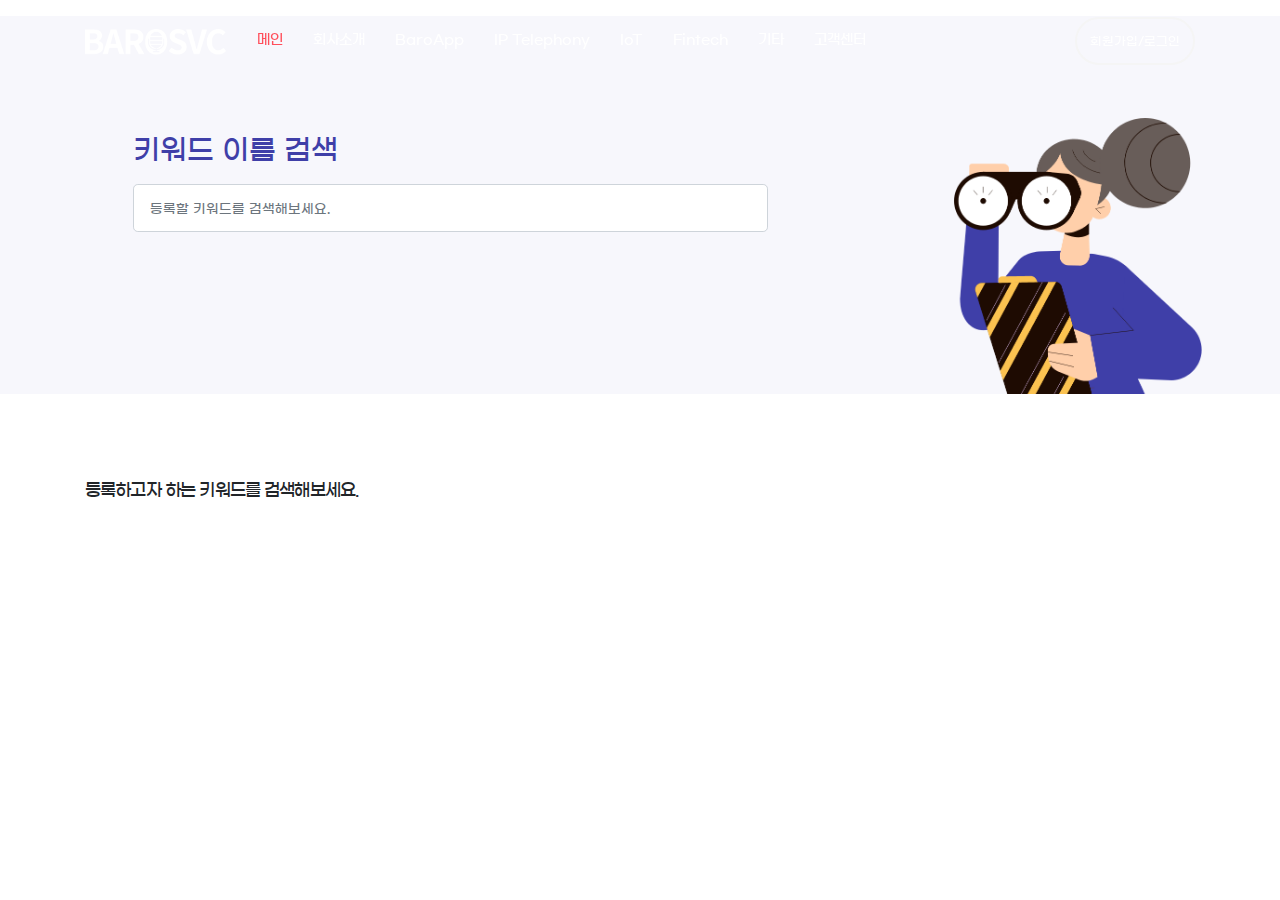
==== search.html @ 58975a0b "add search file and header" ====
<!DOCTYPE html>
<html lang="en">
<head>
    <meta charset="UTF-8">
    <meta name="viewport" content="width=device-width, initial-scale=1.0">
    <title>(주)바로서비스</title>
    <meta name="keywords" content="">
    <meta name="description" content="">

    <!--Shortcut Icon -->
    <link rel="shortcut icon" href="images/favicon.ico">
    <link rel="icon" href="images/favicon.ico" type="image/x-icon">

    <!--Slider Css-->
    <link href="css/owl.carousel.css" rel="stylesheet">
    <link href="css/owl.theme.css" rel="stylesheet">
    <link href="css/owl.transitions.css" rel="stylesheet">

    <!-- Icon -->
    <link href="css/mobiriseicons.css" rel="stylesheet">

    <link rel="stylesheet" type="text/css" href="css/materialdesignicons.min.css" />

    <!--bootstrap Css-->
    <link rel="stylesheet" type="text/css" href="css/bootstrap.min.css" />

    <!-- Custom styles for this template -->
    <link href="css/style.css" rel="stylesheet">
    <link href="css/style2.css" rel="stylesheet">
</head>
<body>
    <!--START NAVBAR-->
    <nav class="navbar navbar-expand-lg custom_nav_menu fixed-top sticky">
        <div class="container">
            <!-- LOGO -->
            <a class="navbar-brand logo" href="index.html" >
                <img class="img-fluid logo-light" src="images/logo-white.png" alt="Logo Light">
                <img class="img-fluid logo-dark" src="images/logo-blue.png" alt="Logo Dark">
            </a>

            <button class="navbar-toggler" type="button" data-toggle="collapse" data-target="#navbarCollapse" aria-controls="navbarCollapse" aria-expanded="false" aria-label="Toggle navigation">
                <i class="mdi mdi-menu"></i>
            </button>
            
            <div class="collapse navbar-collapse" id="navbarCollapse">
                <ul class="navbar-nav mr-auto">
                    
                    <li class="nav-item active"><a href="#home" class="nav-link">메인</a></li>
                    <li class="nav-item"><a href="#about" class="nav-link">회사소개</a></li>
                    <li class="nav-item"><a href="#baroapp" class="nav-link">BaroApp</a></li>
                    <li class="nav-item"><a href="#iptelephony" class="nav-link">IP Telephony</a></li>
                    <li class="nav-item"><a href="#iot" class="nav-link">IoT</a></li>
                    <li class="nav-item"><a href="#fintech" class="nav-link">Fintech</a></li>
                    <li class="nav-item"><a href="#etc" class="nav-link">기타</a></li>
                    <li class="nav-item"><a href="#contact" class="nav-link">고객센터</a></li>

                </ul>
                <!-- <img src="images/search_white.png" alt="search"> -->
                <button class="btn_outline btn btn_small text-capitalize btn_rounded navbar-btn" style="padding: 13px; font-size: 12px; letter-spacing: 0px;"  
                onclick="location.href='https://barosvc.com/baro/register'" >회원가입/로그인</button>

            </div>
        </div>
    </nav>
    <header  id="search_header">
        <div class="container ">
            <div class="row mb-0 pb-0 mt-3">
                <div class="col-lg-12 ml-5 mt-5 header_bg">
                    <div class="row">
                        <div class="col-lg-7">
                            <h3 class="text-capitalize text_subtitle mb-3 font_primary">
                                키워드 이름 검색
                            </h3>
                            <form action="">
                                <input type="text" class="form-control form-control-lg search_form" placeholder="등록할 키워드를 검색해보세요.">
                            </form>
                        </div>
                    </div>
                    
                </div>
               
            </div>
        </div>
    </header>
    <section class="section_all">
        <div class="container">
            <div class="row">
                <div class="col-lg-12">
                    <p>등록하고자 하는 키워드를 검색해보세요.</p>
                </div>
            </div>
        </div>
        
    </section>
</body>
</html>
---- css/mobiriseicons.css ----
@font-face {
  font-family: 'MobiriseIcons';
  src:  url('../fonts/MobiriseIcons.eot?5dqoim');
  src:  url('../fonts/MobiriseIcons.eot?5dqoim#iefix') format('embedded-opentype'),
    url('../fonts/mobirise.ttf?5dqoim') format('truetype'),
    url('../fonts/mobirise.woff?5dqoim') format('woff'),
    url('../fonts/MobiriseIcons.svg?5dqoim#MobiriseIcons') format('svg');
  font-weight: normal;
  font-style: normal;
}

[class^="mbri-"], [class*=" mbri-"] {
  /* use !important to prevent issues with browser extensions that change fonts */
  font-family: 'MobiriseIcons' !important;
  speak: none;
  font-style: normal;
  font-weight: normal;
  font-variant: normal;
  text-transform: none;
  line-height: 1;

  /* Better Font Rendering =========== */
  -webkit-font-smoothing: antialiased;
  -moz-osx-font-smoothing: grayscale;
}

.mbri-add-submenu:before {
  content: "\e900";
}
.mbri-alert:before {
  content: "\e901";
}
.mbri-align-center:before {
  content: "\e902";
}
.mbri-align-justify:before {
  content: "\e903";
}
.mbri-align-left:before {
  content: "\e904";
}
.mbri-align-right:before {
  content: "\e905";
}
.mbri-android:before {
  content: "\e906";
}
.mbri-apple:before {
  content: "\e907";
}
.mbri-arrow-down:before {
  content: "\e908";
}
.mbri-arrow-next:before {
  content: "\e909";
}
.mbri-arrow-prev:before {
  content: "\e90a";
}
.mbri-arrow-up:before {
  content: "\e90b";
}
.mbri-bold:before {
  content: "\e90c";
}
.mbri-bookmark:before {
  content: "\e90d";
}
.mbri-bootstrap:before {
  content: "\e90e";
}
.mbri-briefcase:before {
  content: "\e90f";
}
.mbri-browse:before {
  content: "\e910";
}
.mbri-bulleted-list:before {
  content: "\e911";
}
.mbri-calendar:before {
  content: "\e912";
}
.mbri-camera:before {
  content: "\e913";
}
.mbri-cart-add:before {
  content: "\e914";
}
.mbri-cart-full:before {
  content: "\e915";
}
.mbri-cash:before {
  content: "\e916";
}
.mbri-change-style:before {
  content: "\e917";
}
.mbri-chat:before {
  content: "\e918";
}
.mbri-clock:before {
  content: "\e919";
}
.mbri-close:before {
  content: "\e91a";
}
.mbri-cloud:before {
  content: "\e91b";
}
.mbri-code:before {
  content: "\e91c";
}
.mbri-contact-form:before {
  content: "\e91d";
}
.mbri-credit-card:before {
  content: "\e91e";
}
.mbri-cursor-click:before {
  content: "\e91f";
}
.mbri-cust-feedback:before {
  content: "\e920";
}
.mbri-database:before {
  content: "\e921";
}
.mbri-delivery:before {
  content: "\e922";
}
.mbri-desktop:before {
  content: "\e923";
}
.mbri-devices:before {
  content: "\e924";
}
.mbri-down:before {
  content: "\e925";
}
.mbri-download:before {
  content: "\e926";
}
.mbri-drag-n-drop:before {
  content: "\e927";
}
.mbri-drag-n-drop2:before {
  content: "\e928";
}
.mbri-edit:before {
  content: "\e929";
}
.mbri-edit2:before {
  content: "\e92a";
}
.mbri-error:before {
  content: "\e92b";
}
.mbri-extension:before {
  content: "\e92c";
}
.mbri-features:before {
  content: "\e92d";
}
.mbri-file:before {
  content: "\e92e";
}
.mbri-flag:before {
  content: "\e92f";
}
.mbri-folder:before {
  content: "\e930";
}
.mbri-gift:before {
  content: "\e931";
}
.mbri-github:before {
  content: "\e932";
}
.mbri-globe-2:before {
  content: "\e933";
}
.mbri-globe:before {
  content: "\e934";
}
.mbri-growing-chart:before {
  content: "\e935";
}
.mbri-hearth:before {
  content: "\e936";
}
.mbri-help:before {
  content: "\e937";
}
.mbri-home:before {
  content: "\e938";
}
.mbri-hot-cup:before {
  content: "\e939";
}
.mbri-idea:before {
  content: "\e93a";
}
.mbri-image-gallery:before {
  content: "\e93b";
}
.mbri-image-slider:before {
  content: "\e93c";
}
.mbri-info:before {
  content: "\e93d";
}
.mbri-italic:before {
  content: "\e93e";
}
.mbri-key:before {
  content: "\e93f";
}
.mbri-laptop:before {
  content: "\e940";
}
.mbri-layers:before {
  content: "\e941";
}
.mbri-left-right:before {
  content: "\e942";
}
.mbri-left:before {
  content: "\e943";
}
.mbri-letter:before {
  content: "\e944";
}
.mbri-like:before {
  content: "\e945";
}
.mbri-link:before {
  content: "\e946";
}
.mbri-lock:before {
  content: "\e947";
}
.mbri-login:before {
  content: "\e948";
}
.mbri-logout:before {
  content: "\e949";
}
.mbri-magic-stick:before {
  content: "\e94a";
}
.mbri-map-pin:before {
  content: "\e94b";
}
.mbri-menu:before {
  content: "\e94c";
}
.mbri-mobile:before {
  content: "\e94d";
}
.mbri-mobile2:before {
  content: "\e94e";
}
.mbri-mobirise:before {
  content: "\e94f";
}
.mbri-more-horizontal:before {
  content: "\e950";
}
.mbri-more-vertical:before {
  content: "\e951";
}
.mbri-music:before {
  content: "\e952";
}
.mbri-new-file:before {
  content: "\e953";
}
.mbri-numbered-list:before {
  content: "\e954";
}
.mbri-opened-folder:before {
  content: "\e955";
}
.mbri-pages:before {
  content: "\e956";
}
.mbri-paper-plane:before {
  content: "\e957";
}
.mbri-paperclip:before {
  content: "\e958";
}
.mbri-photo:before {
  content: "\e959";
}
.mbri-photos:before {
  content: "\e95a";
}
.mbri-pin:before {
  content: "\e95b";
}
.mbri-play:before {
  content: "\e95c";
}
.mbri-plus:before {
  content: "\e95d";
}
.mbri-preview:before {
  content: "\e95e";
}
.mbri-print:before {
  content: "\e95f";
}
.mbri-protect:before {
  content: "\e960";
}
.mbri-question:before {
  content: "\e961";
}
.mbri-quote-left:before {
  content: "\e962";
}
.mbri-quote-right:before {
  content: "\e963";
}
.mbri-redo:before {
  content: "\e964";
}
.mbri-refresh:before {
  content: "\e965";
}
.mbri-responsive:before {
  content: "\e966";
}
.mbri-right:before {
  content: "\e967";
}
.mbri-rocket:before {
  content: "\e968";
}
.mbri-sad-face:before {
  content: "\e969";
}
.mbri-sale:before {
  content: "\e96a";
}
.mbri-save:before {
  content: "\e96b";
}
.mbri-search:before {
  content: "\e96c";
}
.mbri-setting:before {
  content: "\e96d";
}
.mbri-setting2:before {
  content: "\e96e";
}
.mbri-setting3:before {
  content: "\e96f";
}
.mbri-share:before {
  content: "\e970";
}
.mbri-shopping-bag:before {
  content: "\e971";
}
.mbri-shopping-basket:before {
  content: "\e972";
}
.mbri-shopping-cart:before {
  content: "\e973";
}
.mbri-sites:before {
  content: "\e974";
}
.mbri-smile-face:before {
  content: "\e975";
}
.mbri-speed:before {
  content: "\e976";
}
.mbri-star:before {
  content: "\e977";
}
.mbri-success:before {
  content: "\e978";
}
.mbri-sun:before {
  content: "\e979";
}
.mbri-sun2:before {
  content: "\e97a";
}
.mbri-tablet-vertical:before {
  content: "\e97b";
}
.mbri-tablet:before {
  content: "\e97c";
}
.mbri-target:before {
  content: "\e97d";
}
.mbri-timer:before {
  content: "\e97e";
}
.mbri-to-ftp:before {
  content: "\e97f";
}
.mbri-to-local-drive:before {
  content: "\e980";
}
.mbri-touch-swipe:before {
  content: "\e981";
}
.mbri-touch:before {
  content: "\e982";
}
.mbri-trash:before {
  content: "\e983";
}
.mbri-underline:before {
  content: "\e984";
}
.mbri-undo:before {
  content: "\e985";
}
.mbri-unlink:before {
  content: "\e986";
}
.mbri-unlock:before {
  content: "\e987";
}
.mbri-up-down:before {
  content: "\e988";
}
.mbri-up:before {
  content: "\e989";
}
.mbri-update:before {
  content: "\e98a";
}
.mbri-upload:before {
  content: "\e98b";
}
.mbri-user:before {
  content: "\e98c";
}
.mbri-user2:before {
  content: "\e98d";
}
.mbri-users:before {
  content: "\e98e";
}
.mbri-video-play:before {
  content: "\e98f";
}
.mbri-video:before {
  content: "\e990";
}
.mbri-watch:before {
  content: "\e991";
}
.mbri-website-theme:before {
  content: "\e992";
}
.mbri-wifi:before {
  content: "\e993";
}
.mbri-windows:before {
  content: "\e994";
}
.mbri-zoom-out:before {
  content: "\e995";
}
---- css/style.css ----
/*  Theme Name: Rexzon - Responsive Software Html5 Landing Page Template
    Author: Saptavarana
    Version: 1.0.0
    Created:September 2018
    File Description:Main Css file of the template
*/


/***************

1.BASIC
2.HELPER
3.NAVBAR
4.HOME
5.ABOUT US
6.CTA
7.SERVICES 
8.FEATURES
9.PORTFOLIO
10.TESTIMONIAL
11.PRICING PLAN
12.GREAT PEOPLE
13.CONTACT US 
14.FOOTER
15.RESPONSIVE

*****************/

@import url('https://fonts.googleapis.com/css?family=Nunito:400,600|Rubik:400,500');


@font-face {
	font-family: 'Gmarket Sans';    font-style: normal;    font-weight: 700;
    src: url('../fonts/GmarketSansTTFBold.ttf') format('truetype');
}
@font-face {
	font-family: 'Gmarket Sans';    font-style: normal; 
	src: url('../fonts/GmarketSansTTFMedium.ttf') format('truetype');
    
}
@font-face {
	font-family: 'Gmarket Sans';    font-style: normal;    font-weight: 300;
    src: url('../fonts/GmarketSansTTFLight.ttf') format('truetype');
    
}


/*=================
    01.BASIC
===================*/

body {
    font-family: 'Gmarket Sans', sans-serif;
    overflow-x: hidden;
}

h1,
h2,
h3,
h4,
h5,
h6 {
    font-family: 'Gmarket Sans', sans-serif;
}

h1.font-weight-bold,
h2.font-weight-bold,
h3.font-weight-bold,
h4.font-weight-bold,
h5.font-weight-bold,
h6.font-weight-bold {
    font-weight: 500 !important;
}

a,
a:hover,
a:focus,
button {
    text-decoration: none !important;
    outline: none !important;
}

p {
    font-family: 'Gmarket Sans';
    font-style: normal !important;
    font-weight: 500;
    line-height: 1.9 !important;
    letter-spacing: -0.05em;
    font-size: 17px !important;
}

.font_primary {
    color: #3f3fa8;
}

/*==================
    02.HELPER
====================*/

#video-baroapp {

    max-width: 75%;
    max-height: 75%;
}


.baro_highlight {
    color: #4870D2;
}


.bg_overlay_cover_on {
    background-color:#3f3fa8;
    position: absolute;
    top: 0;
    right: 0;
    width: 100%;
    height: 100%;
}

.text_custom {
    color: #3f3fa8;
}

.bg_custom {
    background-color: #3f3fa8;
}

.btn {
    padding: 12px 32px;
    font-size: 14px;
    transition: all 0.5s;
    letter-spacing: 0.6px;
    color: #fff;
    box-shadow: none !important;
    text-transform: uppercase;
    outline: none !important;
}

.btn_custom {
    border: 2px solid #3f3fa8;
    background: #3f3fa8;
    font-weight: bold;
    color: #ffffff;
}

.btn_baroapp {
    width: 90%; 
    border-radius: 2em; 
    color: #000; 
    font-size: 0.95em; 
    font-weight: 600; 
    background-color:#F4F2F3;
}

.btn_custom:hover,
.btn_custom:focus,
.btn_custom:active,
.btn_custom.active,
.btn_custom.focus,
.btn_custom:active,
.btn_custom:focus,
.btn_custom:hover,
.open > .dropdown-toggle.btn_custom {
    color: #fff;
    background-color: #5b55d6;
    border: 2px solid #5b55d6;
}

.btn_outline {
    border: 2px solid #f5f5f5;
    background: transparent;
    border-radius: 35px;
}

.btn_outline:hover,
.btn_outline:focus,
.btn_outline:active,
.btn_outline.active,
.btn_outline.focus,
.btn_outline:active,
.btn_outline:focus,
.btn_outline:hover,
.open > .dropdown-toggle.btn_outline {
    color: #2D25C8 ;
    background: #fff ;
    border-color: #fff ;
}

.full_height_100vh {
    height: 100vh;
}

.vertical_content_manage {
    display: -webkit-flex;
    display: -moz-flex;
    display: -ms-flexbox;
    display: flex;
    align-items: center;
    -webkit-align-items: center;
    justify-content: center;
    -webkit-justify-content: center;
    flex-direction: row;
    -webkit-flex-direction: row;
}

.section_all {
    position: relative;
    padding-top: 80px;
    padding-bottom: 80px;
}

.section_title_border {
    background-color: #2D25C8;
    height: 6px;
    width: 100px;
    border-radius: 5px;
}

.btn_small {
    padding: 8px 24px;
}

.navbar-brand img {
    height: 34px;
}

.btn_rounded {
    border-radius: 35px !important;
}


/*======================
    03  NAVBAR
=======================*/

.custom_nav_menu ,
.custom_nav_menu_sub
 {
    padding: 15px 0px;
    width: 100%;
    border-radius: 0px;
    z-index: 999;
    margin-bottom: 0px;
    transition: all 0.5s ease-in-out;
}

.custom_nav_menu .social_menu .list-inline-item:not(:last-child) {
    margin-right: 8px;
}

.custom_nav_menu .navbar-nav li a {
    color: #fff;
    font-size: 14.2px;
    background-color: transparent !important;
    padding: 15px 0;
    margin: 0 7px;
    transition: all 0.4s;
}


.navbar-toggler {
    font-size: 24px;
    margin-top: 5px;
    margin-bottom: 0px;
    color: #ffffff;
}

.stickyadd .navbar-nav {
    margin-top: 0px;
}

.stickyadd.custom_nav_menu .navbar-nav li a {
    color: rgba(0, 0, 0, 0.75);
}

.custom_nav_menu .navbar-brand.logo img {
    height: 26px;
}

.stickyadd.custom_nav_menu {
    margin-top: 0px;
    padding: 8px 0px;
    background-color: #fff;
    border-bottom: 1px solid #fff;
    box-shadow: 0px 0px 18px 1px rgba(0, 0, 0, 0.1);
}

.custom_nav_menu .navbar-nav li.active a,
.custom_nav_menu .navbar-nav li a:hover,
.custom_nav_menu .navbar-nav li a:active {
    color: #ff4f5b !important;
}

.navbar-toggle {
    font-size: 24px;
    margin-top: 5px;
    margin-bottom: 0px;
    color: #ffffff;
}

.custom_nav_menu .btn-custom {
    margin-top: 5px;
    margin-bottom: 5px;
}

.nav .open>a,
.nav .open>a:focus,
.nav .open>a:hover {
    background-color: transparent;
    border-color: #3f3fa8;
}

.logo .logo-light {
    display: inline-block;
}

.stickyadd .logo .logo-dark {
    display: inline-block;
}

.stickyadd .logo .logo-light {
    display: none;
}

.logo .logo-dark {
    display: none;
}

.stickyadd .btn_outline {
    border: 2px solid #3f3fa8;
    background: transparent;
    border-radius: 35px;
    color: #3f3fa8;
}

.stickyadd .btn_outline:hover,
.btn_outline:focus,
.btn_outline:active,
.btn_outline.active,
.btn_outline.focus,
.btn_outline:active,
.btn_outline:focus,
.btn_outline:hover,
.open > .dropdown-toggle.btn_outline {
    color: #fff;
    background: #3f3fa8;
    border-color: #3f3fa8;
}


/*================
    04.HOME
==================*/

.bg_home_tech_soft {
    background-color: #3f3fa8;
    position: relative;
    background-size: cover;
    background-position: center center;
}

.home_title {
    font-size: 40px;
    line-height: 1.4;
    max-width: 700px;
    font-weight: 700;
}

.home_subtitle {
    color: #ffffff;
    max-width: 450px;
    font-weight: 500;
    line-height: 1.9;
}

.home_table_cell_center {
    display: table-cell;
    vertical-align: middle;
}

.home_table_cell {
    display: table;
    width: 100%;
    height: 100%;
}

.full_height_100vh_home {
    height: 100vh;
}


/*------------------
    HOME - 4
-------------------*/

.home_clip_path {
    -webkit-clip-path: polygon(0 0, 100% 0, 100% 82%, 25% 100%, 0 82%);
    clip-path: polygon(0 0, 100% 0, 100% 82%, 25% 100%, 0 82%);
}


/*-------------------
    HOME - 5
--------------------*/

.home_bg_gradiant {
    background: linear-gradient(to right, #565b7e, #907f7f);
}


/*-------------------
    HOME - 6
--------------------*/

.up-index {
    z-index: 2;
}


/*====================
  05.  ABOUT US
====================*/

.about_details {
    max-width: 400px;
}

.about_details h3 {
    font-size: 30px;
    color: #3A4270;
}

.about_details_box {
    background: #ffffff;
    box-shadow: 0 10px 15px -2px rgba(158, 152, 153, 0.2);
}

.text_muted{
   color: #868AA5;
   line-height: 1.8;
}


/*===================
    0.6  CTA
====================*/

.small_cta_desc {
    font-size: 26px;
}


/*====================
   0.7 SERVICES
=====================*/

.services_boxes .services_icon i {
    height: 65px;
    text-align: center;
    width: 65px;
    display: inline-block;
    font-size: 26px;
    border-radius: 50%;
    line-height: 65px;
}

.bg_first_service {
    background-color: #F7E306;
}

.bg_second_service {
    background-color: #0EB5F9;
}

.bg_third_service {
    background-color: #E69021;
}

.bg_four_service {
    background-color: #CE5598;
}


/*=======================
    0.8    FEATURES
=======================*/

.features_box .features_icon i {
    max-width: 45px;
    float: left;
    margin-right: 20px;
    font-size: 36px;
}

.features_details {
    overflow: hidden;
}

.features_header h3 {
    max-width: 450px;
}

.features_box {
    background: #254FD7;
}


/*=====================
   0.9 TESTIMONIAL
======================*/

.testi_box {
    max-width: 600px;
}

.testi_box .review_box {
    font-size: 20px;
    line-height: 1.6;
}

.testi_box .testi_icon {
    font-size: 48px;
}

.client_name {
    font-size: 16px;
}

.owl-theme .owl-controls .owl-page span {
    display: block;
    width: 12px;
    height: 7px;
    margin: 20px 5px;
    border: 1px solid #2D25C8;
    background-color: #2D25C8;
    opacity: 0.4;
}


/*====================
  10 PORTFOLIO
=====================*/

#menu-filter li:not(:last-child)::after {
    content: "/";
    margin-left: 0.8125em;
    opacity: 0.4;
}

#menu-filter li a {
    padding: 10px;
    color: #d4d4d4;
}

#menu-filter li a.active {
    color: #505050;
}


/*====================
  11. PRICING PLAN
=====================*/

.price_box {
    padding: 40px;
}

.plan-name p {
    color: #5E5E5E;
    font-size: 16px;
}

.list_price_features {
    padding: 20px 0px;
}

.list_price_features p {
    margin-bottom: 10px;
}

.price_tag_heading span {
    font-size: 14px;
    font-weight: normal;
}

.price_tag_heading h2 {
    font-size: 52px;
}

.price_tag_heading sub {
    font-size: 22px;
}

.price_box.active {
    border: 3px solid #176af7;
    border-radius: 8px;
    position: relative;
    overflow: hidden;
}


/*====================
  12. GREAT PEOPLE
====================*/

.logo_img img {
    max-height: 100px;
    width: auto !important;
}


/*=====================
    13. CONTACT US
======================*/

.corp_form_custom .form-control {
    height: 50px;
    font-size: 16px;
    border-color: #eae7e7;
}

textarea.form-control {
    height: auto !important;
}

.corp_form_custom .form-control:focus {
    border-color: #ff4f5b !important;
    box-shadow: none;
    outline: 0;
}

.corp_form_custom {
    box-shadow: 0 0 35px 1px #efefef;
    padding: 40px;
}


/*==================
    14.FOOTER
====================*/

.footer_background {
    background-color: #2D25C8;
}

.footer_about p {
    max-width: 605px;
    color: rgba(255, 255, 255, 0.5);
}

.footer_detail ul.footer_menu_list li a:hover {
    color: rgba(255, 255, 255, 0.5);
    transition: all 0.3s;
}

.footer_detail ul.footer_menu_list li a {
    color: #fff;
    display: inline-block;
    padding: 4px 0;
    text-decoration: none !important;
}

.footer_detail .footer_logo {
    height: 34px;
}

.footer_detail .copy-rights {
    line-height: 43px;
    color: rgba(255, 255, 255, 0.5);
}

.footer_detail .fot_bor {
    height: 2px;
    background: #514bc4;
    width: 100%;
}


/*=====================
    15. RESPONSIVE
=======================*/

@media (max-width: 768px) {
    .custom_nav_menu {
        margin-top: 0px;
        padding: 10px 0px !important;
        background-color: #fff !important;
    }
    .vertical_content_manage {
        display: inherit;
    }
    .home_title {
        font-size: 32px;
    }
    .text_subtitle {
        color: #514bc4;
        font-style: 700;
    }
    .custom_nav_menu .navbar-nav li a {
        margin: 0 0px;
        padding: 6px 0;
        color: rgba(0, 0, 0, 0.55) !important;
    }
    .custom_nav_menu .navbar-nav li.active a ,
    .custom_nav_menu .navbar-nav li a:hover
    {
        color: #3f3fa8 !important;
        font-style: 700;
    }
    .custom_nav_menu>.container {
        width: 90%;
    }
    .custom_nav_menu .logo .logo-dark {
        display: inline-block;
    }
    .custom_nav_menu .logo .logo-light {
        display: none;
    }
    .custom_nav_menu .navbar-brand.logo img {
        height: 26px;
    }
    .navbar-nav {
        margin-top: 0px;
    }
    .navbar-toggler {
        font-size: 28px;
        margin-top: 0px;
        margin-bottom: 0px;
        color: #000;
    }
    .h-100vh,
    .full_height_100vh_home {
        height: auto;
    }
    .full_height_100vh_home {
        padding: 100px 0px;
    }
    .business_about_details h3 {
        font-size: 22px;
    }
    
    .btn {
        color: #fff;
        background-color: #4a44c5;
        border: 2px solid #4a44c5;
    }
}
---- css/style2.css ----
/*========================
          SEARCH
=========================*/
#search_header {
    background-color: #F7F7FC;
}
input::placeholder {
    color: #888;
    font-size: small;
}

.header_bg {
    background-image: url("../images/search_header.png");
    background-repeat: no-repeat;
    background-position: calc(100% - 56px) 54px;
    background-size: 260px;
    padding-top: 70px;
    padding-bottom: 0px;
    margin-bottom: 0px;
    height: 330px;
}

@media screen and (max-width:990px){
    .search_form {
        margin-top : 118px;
    }
    .header_bg {
        height: 280px;
        background-size: 220px;
        background-position: calc(100% - 56px) 42px;
    }
}

@media screen and (max-width: 767px){
    .search_form {
        margin-top : 130px;
    }
    .header_bg {
        padding-top: 48px;
        background-size: 160px;
        background-position: calc(100% - 56px) 102px;

    }
}
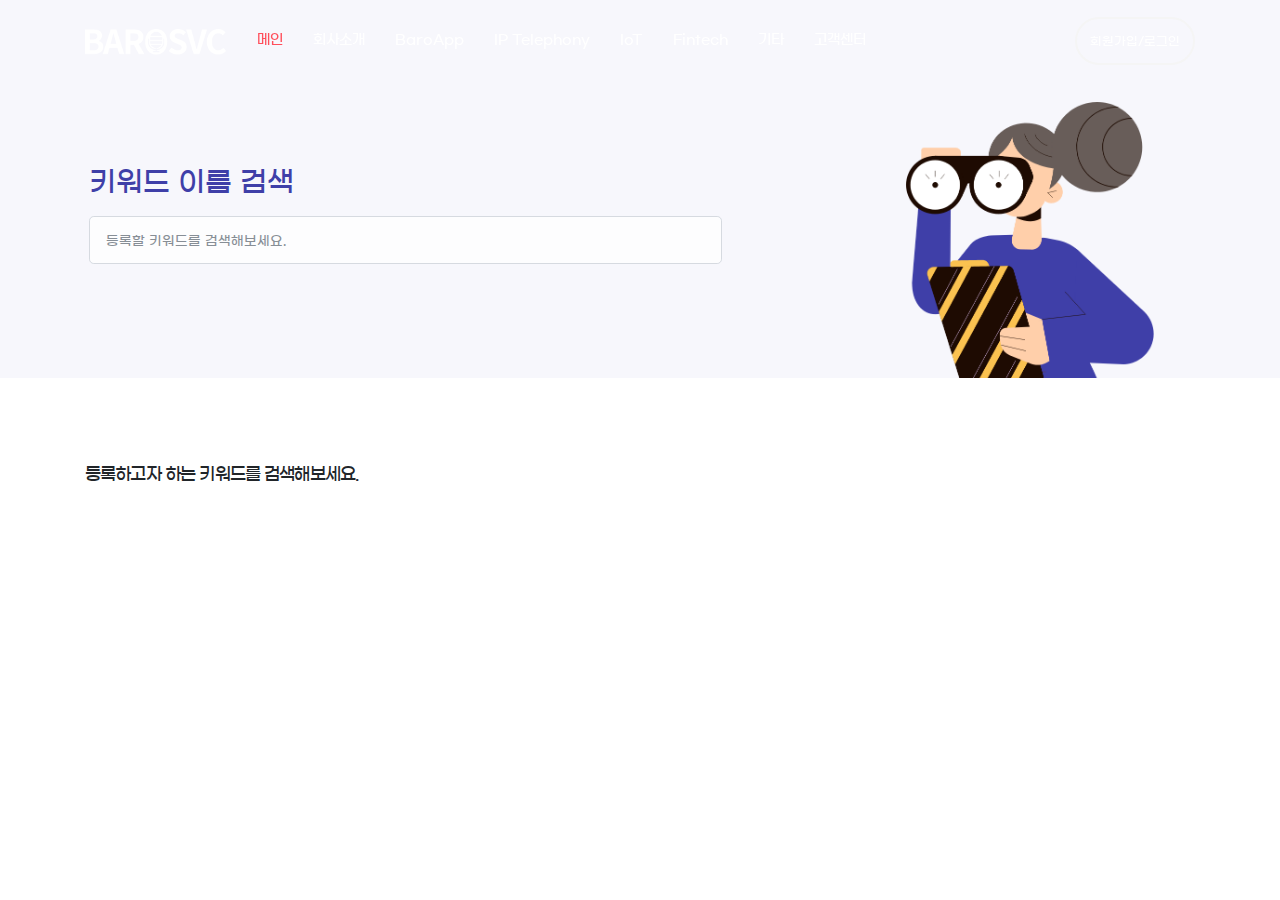
==== commit e59bfe8e: "adjust search header-beautify" ====
--- a/search.html
+++ b/search.html
@@ -64,11 +64,11 @@
     </nav>
     <header  id="search_header">
         <div class="container ">
-            <div class="row mb-0 pb-0 mt-3">
-                <div class="col-lg-12 ml-5 mt-5 header_bg">
-                    <div class="row">
+            <div class="row mb-0 pb-0">
+                <div class="col-lg-12 mt-5 header_bg">
+                    <div class="row pl-1">
                         <div class="col-lg-7">
-                            <h3 class="text-capitalize text_subtitle mb-3 font_primary">
+                            <h3 class="text-capitalize text_subtitle mt-5 mb-3 font_primary">
                                 키워드 이름 검색
                             </h3>
                             <form action="">
--- a/css/style2.css
+++ b/css/style2.css
@@ -19,10 +19,14 @@
     margin-bottom: 0px;
     height: 330px;
 }
+.search_form {
+    opacity: 0.8;
+}
 
 @media screen and (max-width:990px){
     .search_form {
-        margin-top : 118px;
+        margin-top : 60px;
+        width: 80%;
     }
     .header_bg {
         height: 280px;
@@ -33,12 +37,12 @@
 
 @media screen and (max-width: 767px){
     .search_form {
-        margin-top : 130px;
+        margin-top : 80px;
     }
     .header_bg {
         padding-top: 48px;
-        background-size: 160px;
-        background-position: calc(100% - 56px) 102px;
+        background-size: 190px;
+        background-position: calc(100% - 56px) 72px;
 
     }
 }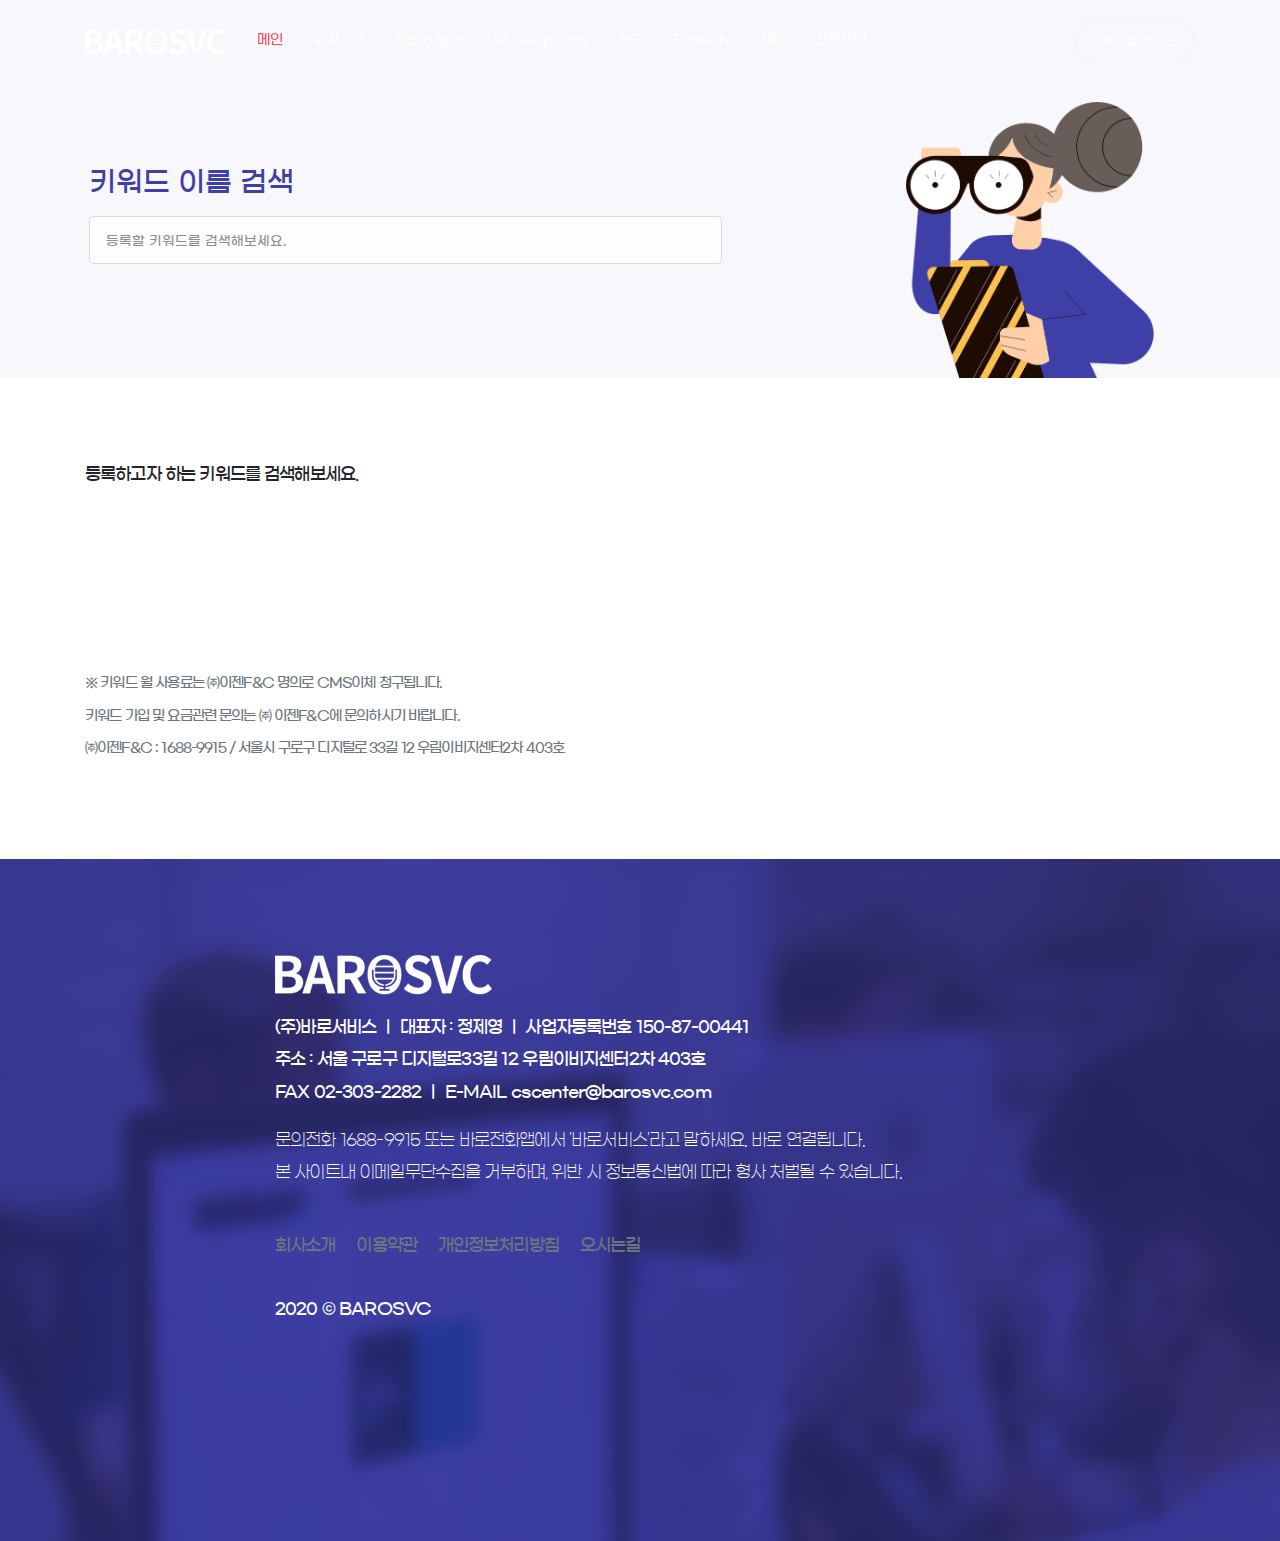
==== commit 7484ecb4: "add footer to search page, subtext to search result" ====
--- a/search.html
+++ b/search.html
@@ -68,7 +68,7 @@
                 <div class="col-lg-12 mt-5 header_bg">
                     <div class="row pl-1">
                         <div class="col-lg-7">
-                            <h3 class="text-capitalize text_subtitle mt-5 mb-3 font_primary">
+                            <h3 class="text-capitalize text_subtitle mt-5 mb-3 text_custom">
                                 키워드 이름 검색
                             </h3>
                             <form action="">
@@ -92,5 +92,321 @@
         </div>
         
     </section>
+    <section class="section_all">
+        <div class="container">
+            <div class="row">
+                <div class="col-lg-12">
+                    <p class="text-muted">
+                        <small>
+                        ※ 키워드 월 사용료는 ㈜이젠F&C 명의로 CMS이체 청구됩니다. <br>
+                        키워드 가입 및 요금관련 문의는 ㈜ 이젠F&C에 문의하시기 바랍니다. <br>
+                        ㈜이젠F&C : 1688-9915  / 서울시 구로구 디지털로 33길 12 우림이비지센터2차 403호
+                        </small>
+                    </p>
+                </div>
+            </div>
+        </div>
+    </section>
+
+        <!-- Footer -->
+        <footer class="section_all footer_detail" style="background-image: url('images/footer.png'); padding-bottom: 200px;">
+            <div class="container">
+                <div class="row mt-3">
+                    <div class="col-lg-2"></div>
+                    <div class="col-lg-8">
+                        <a href="#home" class="logo">
+                            <img class="logo" src="images/logo-white.png">
+                        </a>
+                        <p class="mt-3 text-white" style="font-style: normal;">
+                            (주)바로서비스 ㅣ 대표자 : 정제영 ㅣ 사업자등록번호 150-87-00441 <br>
+                            주소 : 서울 구로구 디지털로33길 12 우림이비지센터2차 403호<br>
+                            FAX 02-303-2282 ㅣ E-MAIL cscenter@barosvc.com
+                        </p>
+                        <p class="mt-3 text-white" style="font-weight:300;">
+                            문의전화 1688-9915 또는 바로전화앱에서 '바로서비스'라고 말하세요. 바로 연결됩니다.<br>
+                            본 사이트내 이메일무단수집을 거부하며, 위반 시 정보통신법에 따라 형사 처벌될 수 있습니다.
+    
+                        </p>
+                        <div class="row">
+                            <div class="col-lg-9">
+                                <p class="mt-4 text-muted">
+                                    <a class="text-muted" href="#" target="_blank"> 회사소개&nbsp;&nbsp;&nbsp;&nbsp;</a>
+                                    <a class="text-muted" data-toggle="modal" data-target="#policyModal" style="cursor:pointer;">이용약관&nbsp;&nbsp;&nbsp;&nbsp;</a>
+                                    <a class="text-muted" data-toggle="modal" data-target="#privacyModal" style="cursor:pointer;">개인정보처리방침&nbsp;&nbsp;&nbsp;&nbsp;</a>
+                                    <a class="text-muted" href="http://kko.to/F9qD7JWDp" target  ="_blank">오시는길</a>
+                                </p>
+                        </div>
+                           
+                        </div>
+                    </div>
+                    <div class="col-lg-2"></div>
+                </div>
+                <div class="fot_bar "></div>
+                <div class="row pt-3 pb-3 ">
+                    <div class="col-lg-2"></div>
+                    <div class="col-lg-8">
+                        <p class="text-white mb-0">
+                            2020 © BAROSVC
+                        </p>
+                    </div>
+                    <div class="col-lg-2"></div>
+    
+                </div>
+    
+            </div>
+        </footer>
+        <!-- 개인정보처리방침 Modal -->
+        <div class="modal fade" id="privacyModal" tabindex="-1" role="dialog" aria-labelledby="myLargeModalLabel" aria-hidden="true">
+            <div class="modal-dialog modal-lg" role="document">
+            <div class="modal-content">
+                <div class="modal-header">
+                <h5 class="modal-title" id="exampleModalLongTitle">개인정보처리방침</h5>
+                <button type="button" class="close" data-dismiss="modal" aria-label="Close">
+                    <span aria-hidden="true">&times;</span>
+                </button>
+                </div>
+                <div class="modal-body">
+                    제 1 장 총칙
+                    <br>(주)바로서비스(이하 "회사")은 고객의 개인정보를 소중하게 생각하고 고객님의 개인정보를 효과적으로 관리하고 안전하게 보호하기 위하여 최선의 노력을 다하고 있습니다.
+                    <br>회사는 『정보통신망 이용촉진 및 정보보호 등에 관한 법률』과 개인정보보호 관련 각종 법규를 준수하고 있습니다. 또한, 개인정보취급방침을 제정하여 이를 준수하고 있으며, 본 취급방침을 바로전화앱 또는 홈페이지에 공개하여 고객이 언제나 쉽게 열람할 수 있도록 하고 있습니다.
+                    <br><br>
+                    <br>1. 회사는 고객님의 개인정보를 중요시하며, "정보통신망 이용촉진 및 정보보호 등에 관한 법률"에 관한 법률을 준수하고 있습니다.
+                    <br>2. 회사는 개인정보취급방침을 통하여 고객님께서 제공하시는 개인정보가 어떠한 용도와 방식으로 이용되고 있으며, 개인정보보호를 위해 어떠한 조치가 취해지고 있는지 알려드립니다.
+                    <br>3. 개인정보취급방침은 관련 법령 및 내부 운영 방침의 변경에 따라 변경될 수 있습니다. 개인정보취급방침이 변경되는 경우에는 변경 이유 및 내용을 바로전화앱 또는 웹사이트 공지사항 등을 통해 지체 없이 공지합니다.
+                    <br><br>
+                    <br>제 2 장 개인정보 수집/이용 등에 대한 동의
+                    <br>1. 회사는 개인정보취급방침 및 이용약관을 마련하고 고지하고 있으며, 고객님은 바로전화 모바일 App 설치 시 안내된 동의 내용을 확인하고 ‘동의’ 버튼을 클릭하여 동의하는 방법으로 동의를 할 수 있습니다.
+                    <br>2. 회사의 개인정보의 처리에 동의하지 않는 경우 동의를 거부할 수 있습니다. 다만，그러한 경우 서비스의 이용이 불가하거나 제한될 수 있습니다.
+                    <br><br>
+                    <br>제 3 장 개인정보의 수집 및 이용 목적
+                    <br>1. 여러분의 소중한 개인정보는 이용자 및 회원관리， 신규서비스 개발 및 마케팅 등 더 나은 서비스 제공을 위해 활용됩니다.
+                    <br>2. 여러분이 동의한 이용약관에 따라， 회사는 더욱 향상된 경험을 드리기 위해 필요한 여러분의 최소한의 개인정보를 수집합니다. 여러분에게 개별적으로 알려드릴 사항이 있을 때나， 서비스 이용과 관련하여 문의나 분쟁이 있는 경우를 위해서도 필요합니다.
+                    <br>3. 아래 각 항에 대한 맟춤형 서비스 제공 및 서비스 이용에 대한 통계적 분석을 위해 활용될 수 있습니다.
+                    <br>- 서비스(제품) 개선
+                    <br>- 고객 관심사에 부합하는 서비스 및 이벤트 기획
+                    <br>- 경품행사, 이벤트등 광고성 정보 전달
+                    <br><br>
+                    제 4 장 수집하는 개인정보의 항목 및 수집방법
+                    <br>1. 회사가 수집하는 개인정보는 다음과 같습니다
+                    <br>수집 항목 수집방법
+                    <br>휴대폰번호, 통신사,
+                    <br>휴대폰 단말기의 OS 및 버전 바로전화앱 설치후 최초 폰인증시
+                    <br>성명, 아이디, 패스워드 회원 가입시
+                    <br>2. 서비스 이용과정이나 사업처리과정에서 다음과 같은 정보들이 생성되어 수집될 수 있습니다.
+                    <br>- 서비스 이용기록 (키워드 호출, 전화연결, 홈페이지연결, 앱실행등 서비스 이용 내역)
+                    <br>- 접속로그, 위치정보
+                    <br><br>
+                    제 5 장 개인정보의 보유 및 이용기간
+                    <br>1. 고객의 개인정보는 “회사” 고객에게 서비스를 제공하는 기간 동안에 보유 및 이용됩니다. 회원 탈퇴 시 수집된 개인의 정보가 열람 또는 이용될 수 없도록 파기 처리됩니다. 다만, 관계법령의 규정에 의하여 보존할 필요성이 있는 경우에는 관계법령에 따라 보존합니다.
+                    <br>2. 상법. 전자상거래 등에서의 소비자보호에 관한 법률 등 관계법령의 규정에 의하여 보존할 필요 가 있는 경우, 회사는 관계법령에서 정한 일정한 기간 동안 회원정보를 보관합니다. 이 경우 회사는 보관하는 정보를 그 보관의 목적으로만 이용하여 보존기간은 아래와 같습니다.
+                    <br>보존기록 보존목적 보존기간
+                    <br>본인확인에 관한 기록 정보통신망 이용촉진 및 정보보호 등에 관한 법률 6개월
+                    <br>통신사실확인자료 제공 시 필요한 가입자의 전기통신 일시, 전기통신 개시/종료시간, 통신번호 등 상대방의 가입자번호, 사용초, 통신신망에 접속된 정보통신기기의 위치추적자료 통신비밀보호법 제15조의 2 12개월
+                    <br>통신사실확인자료 제공시 필요한 로그기록자료, IP주소 통신비밀보호법 3개
+                    <br><br>
+                    제 6 장 개인정보의 파기절차 및 방법
+                    <br>회사는 원칙적으로 개인정보 수집 및 이용목적이 달성된 후에는 해당 정보를 지체 없이 파기합니다. 파기 절차 및 방법은 다음과 같습니다.
+                    <br>1. 파기절차
+                    <br>가. 원칙적으로 고객님께서 서비스 가입 등을 위해 제공하신 정보는 수집 및 이용목적이 달성된 후 별도의 DB로 옮겨져(종이의 경우 별도의 서류함) 내부 방침 및 기타 관련 법령에 의한 정보보호 사유(보유 및 이용기간 참조)에 따라 일정기간 저장된 후 파기됩니다.
+                    <br>나. 파기대상 : 보유기간 및 관련법령에 따른 보존기간이 종료된 고객정보
+                    <br>2. 파기방법
+                    <br>가. 종이(서면)에 작성?출력된 개인정보 : 분쇄하거나 소각 등의 방법으로 파기
+                    <br>나. DB 등 전자적 파일 형태로 저장된 개인정보 : 재생할 수 없는 기술적 방법으로 삭제
+                    <br><br>
+                    제 7 장 수집한 개인정보의 공유 및 제공
+                    <br>회사는 고객님의 개인정보를 '서비스 이용약관' 또는 '개인정보취급방침'에서 명시한 범위 내에서 이용하며, 명시한 범위를 넘어서 제3자와 공유하거나 제공하지 않습니다.
+                    <br>다만, 고객님의 사전동의가 있거나, 관련 법령(통신비밀보호법, 전기통신사업법, 국세기본법 등)의 특별한 규정이 있는 경우, 법령에 정해진 규정과 절차에 따라 제공하는 경우는 예외로 합니다.
+                    <br>※ 단, 향후 개인정보 / 신용정보를 제공받는 제 3자와의 신규계약 또는 계약 해지 등 계약변경에 따라 위 제 3자는 변경될 수 있으며 이 경우 회사 홈페이지의 '개인정보취급방침' 등을 통해 공지하는 등 관계법령에 따라 요구되는 절차를 준수하겠습니다.
+                    <br><br>
+                    제 8 장 개인정보의 기술적, 관리적 보호
+                    <br>회사는 회원의 개인정보를 처리함에 있어 개인정보가 분실 도난 누출 변조 또는 훼손되지 않도록 안전성 확보를 위해 다음과 같은 기술적. 관리적 물리적 대책을 강구하고 있습니다.
+                    <br>[기술적 보호대책]
+                    <br>1. 개인정보는 비밀번호에 의해 보호되며, 중요한 데이터는 파일 및 전송 데이터를 암호화하거나 파일 잠금기능(Lock)을 사용하는 등 별도 보안기능을 통해 보호되고 있습니다.
+                    <br>[관리적 보호대책]
+                    <br>1. 개인정보 처리 직원은 담당자에 한정시키고 있고 이를 위한 별도의 비밀번호를 부여하고 정기적으로 갱신하고 있으며, 담당자에 대한 수시 교육을 통해 개인정보 처리방침의 준수를 강조하고 있습니다.
+                    <br>2. 단, 회사는 고객님 개인의 실수나 기본적인 인터넷의 위험성 때문에 일어나는 일들에 대해 책임을 지지 않습니다. 고객님 본인의 개인정보를 보호하기 위해서 자신의 ID와 비밀번호를 철저히 관리하고 책임을 져야 합니다.
+                    <br><br>
+                    제 9 장 개인정보 관리책임 부서 및 연락처
+                    <br>회사는 고객의 개인정보보호를 매우 중요시하며, 고객의 개인정보가 훼손. 침해 또는 누설되지 않도록 최선을 다하고 있습니다.
+                    <br>1. 회사는 고객의 개인정보를 보호하고 개인정보와 관련한 불만을 처리하기 위하여 아래와 같이 관련부서 및 개인정보 관리책임자를 지정하고 있으며, 고객의 의견을 매우 소중하게 생각합니다. 고객께서 문의사항이 있을 경우 콜센터 또는 개인정보담당부서로 문의하시면 신속.정확한 답변을 드리겠습니다.
+                    <br>가. 개인정보관리책임자 : 정제영
+                    <br>나. 개인정보관리담당자 : 정제영
+                    <br>다. 전화번호 : (국번없이) 1800-5952
+                    <br>라. 이메일 : cscenter@barosvc.com
+                    <br>2. 기타 개인정보침해에 대한 신고나 상담이 필요하신 경우에는 아래 기관에 문의하시기 바랍니다.
+                    <br>가. 개인정보침해신고센터 : www.118.co.kr / 국번없이 118
+                    <br>나. 정보보호마크인증위원회 : www.eprivacy.or.kr / 02-580-0533~4)
+                    <br>다. 대검찰청 인터넷범죄수사센터 : www.spo.go.kr / 02-3480-2000
+                    <br>라. 경찰청 사이버테러대응센터 : www.ctrc.go.kr / 02-392-0330
+                    <br><br>
+                    제 10 장 만 14세 미만 아동의 개인정보보호
+                    <br>현행법상 만14세 미만의 어린이들은 온라인으로 타인에게 개인정보취급방침를 보내기 전에 반드시 개인정보취급방침의 수집 및 이용목적에 대하여 충분히 숙지하고 법정대리인의 동의를 받아야 합니다.
+                    <br>이에 회사는 가입약관이나 서비스 이용규칙 등을 통하여 위 사항을 설명하고 있으며 가입시에는 반드시 부모님(법정대리인) 동 의를 받았는지의 여부를 확인합니다.
+                    <br>회사는 법정대리인에게 전자우편이나 sms를 발송하여 동의의사를 표시한 후 이를 회신토록 하고 있습니다.
+                    <br>수집된 아동의 부 모님(법정대리인)의 이름, 전화번호는 동의여부 확인 및 추후 부모님(법정대리인)의 본인 확인하는 용도로만 사용할 것입니다.
+                    <br>만14세 미만 어린이의 부모님(법정대리인)은 어린이의 개인정보취급방침 열람, 정정, 동의철회를 요청할 수 있으며, 이러한 요청이 있을 경우 회사는 지체없이 필요한 조치를 취합니다.
+                    <br><br>
+                    제 11 장 개인정보 자동 수집 장치 설치,운영에 관한 사항
+                    <br>회사는 개인화되고 맞춤화된 서비스를 제공하기 위해서 이용자의 정보를 저장하고 수시로 불러오는 ‘쿠키(cookie)’를 사용합니다.
+                    <br>쿠키는 웹사이트를 운영하는데 이용되는 서버가 이용자의 브라우저에게 보내는 아주 작은 텍스트 파일로 이용자 컴퓨터의 하드디스크에 저장됩니다.
+                    <br><br>
+                    ① 쿠키의 사용목적
+                    <br>이용자들이 방문한 각 웹 페이지에 대한 방문 및 이용형태, 회원과 비회원의 접속빈도등을 파악하여 이용자에게 최적화된 서비스를 제공하기 위하여 사용합니다.
+                    <br>② 쿠키의 설치/운영 및 거부
+                    <br>이용자는 쿠키 설치에 대한 선택권을 가지고 있습니다. 따라서 이용자는 웹브라우저에서 옵션을 설정함으로써 모든 쿠키를 허용하거나, 쿠키가 저장될 때마다 확인을 거치거나, 아니면 모든 쿠키의 저장을 거부할 수도 있습니다.
+                    <br>다만, 쿠키의 저장을 거부할 경우에는 로그인이 필요한 서비스 이용 시에 어려움이 있을 수 있습니다.
+                    <br><br>
+                    제 10 장 개인정보취급방침 고지
+                    <br>현 개인정보취급방침 내용 추가, 삭제 및 수정이 있을 시에는 홈페이지의 공지사항을 통해 공고할 것입니다.
+                    <br>개인정보 취급방침 공고일자 : 2015년 6월 15일
+                    <br>개인정보 취급방침 시행일자 : 2015년 6월 15일
+                </div>
+                <div class="modal-footer">
+                <button type="button" class="btn btn-secondary" data-dismiss="modal">닫기</button>
+                
+                </div>
+            </div>
+            </div>
+        </div>
+        <!-- END 개인정보처리방침 Modal -->
+        <!-- 이용약관 Modal -->
+        <div class="modal fade" id="policyModal" tabindex="-1" role="dialog" aria-labelledby="myLargeModalLabel" aria-hidden="true">
+            <div class="modal-dialog modal-lg" role="document">
+            <div class="modal-content">
+                <div class="modal-header">
+                <h5 class="modal-title" id="exampleModalLongTitle">이용약관</h5>
+                <button type="button" class="close" data-dismiss="modal" aria-label="Close">
+                    <span aria-hidden="true">&times;</span>
+                </button>
+                </div>
+                <div class="modal-body">
+                    제 1조 (목적)
+                    <br>이 약관은 ㈜바로서비스(이하 “회사”)가 제공하는 바로전화 앱(이하 “앱”) 이용과 관련하여 “회사”와 “앱” 이용자 또는 회원과의 권리, 의무 및 책임사항, 기타 필요한 사항을 규정함을 목적으로 합니다..
+                    <br><br>
+                    제 2조 (정의)
+                    <br>이 약관에서 사용하는 용어의 정의는 다음 각호와 같습니다.
+                    <br>(1) “바로전화 서비스(이하 “서비스”)란 회사가 스마트폰 이용자에게 바로전화 어플리케이션(Application)에 의해 연결되고 이용자는 음성으로 단어 또는 문장(이하 “키워드”)을 애기하면 다음과 각호의 기능을 제공합니다.
+                    <br>① “키워드”에 해당하는 공공기관의 전화번호 또는 “키워드”를 등록한 사업자의 전화로 자동 연결기능.
+                    <br>② “키워드”+”바로” 또는 ”바로” + “키워드”를 말하면 사용자 폰에 저장된 “키워드”에 해당되는 연락처의 전화번호로 전화를 걸어 주는 기능.
+                    <br>③ “키워드”에 해당되는 공공기관 또는 회사, 개인의 인터넷 홈페이지로 자동 연결 기능.
+                    <br>④ “키워드”에 해당되는 특정 어플리케이션을 실행하는 기능.
+                    <br>⑤ “키워드”+”검색어”를 애기하면 검색엔진을 실행시켜 해당되는 검색어를 자동으로 검색해주는 기능.
+                    <br>⑥ “키워드”에 해당하는 이벤트 또는 홍보페이지로 자동 연결 기능(이하 “바로이벤트”).
+                    <br>⑦ 전화연결시 이용자의 스마트폰에서 직접 “키워드”에 해당하는 전화번호로 전화를 걸거나 “회사”의 특정전화번호를 거쳐서 해당전화번호로 연결 기능 (이하 “바로중계전화”).
+                    <br>(2) “최초폰인증”이란 스마트폰 이용 고객이 “앱”을 설치후 “서비스”를 이용하기 위해 실제로 전화발신이 가능한 스마트폰임을 인증받기 위해 전화걸기를 통해 자동으로 인증을 받는 절차를 말합니다.
+                    <br>(3) “이용자”라 함은 스마트폰 이용 고객으로서 “회사”의 “앱”을 설치하여 “최초폰인증”후 “서비스”를 이용하는 고객을 말합니다.
+                    <br>(4) “회원”이란 “앱” 또는 “회사”의 홈페이지에서 회원가입을 한 이용자를 말합니다.
+                    <br>(5) “아이디”라 함은 유료서비스 또는 “바로이벤트” 참여 등을 위해 “회원’임을 인증하기 위하여 “회원”자신이 정한 영문/숫자의 조합을 의미합니다.
+                    <br>(6) "비밀번호"라 함은 “회사”가 “회원”의 “서비스” 이용 시 “회원” 및 “서비스”이용 내용의 진실성과 정확성을 확보하기 위해 “회원” 자신이 정한 영문/숫자/기호의 조합을 의미합니다.
+                    <br>(7) “포인트”란 “이용자”가 “바로이벤트” 등에 참여 하였을 때 “회사”가 “이용자”에게 부여하는 값으로 임의적으로 책정 또는 지급， 조정할 수 있는 재산적 가치가 없는 서비스상의 가상 데이터를 의미하며， 회사에서 제공하는 다양한 부가서비스에 사용할 수 있습니다.
+                    <br>(8) “PUSH"라 함은 ANDROID, IOS운영체제에서 지원하는 메시지 전송 프로토콜을 의미합니다.
+                    <br><br>
+                    제 3조 (약관 외 준칙)
+                    <br>(1) “회사”는 “서비스” 이용에 대해 “공지사항, 서비스 이용안내 등(이하 ”안내사항“이라 함)”을 별도 고지할 수 있으며, 해당 내용이 이 약관과 상충할 경우에는 “안내사항”이 우선하여 적용됩니다.
+                    <br>(2) 이 약관에서 정하지 아니한 사항이나 해석에 대해서는 관계법령 또는 상관례에 따릅니다.
+                    <br><br>
+                    제 4조 (약관의 게시와 개정)
+                    <br>(1) “회사”는 이 약관의 내용을 “이용자”가 쉽게 알 수 있도록 “앱” 또는 “회사”의 홈페이지에 게시합니다.
+                    <br>(2) “회사”는 전기통신사업법 등 관련 법률을 위배하지 않는 범위 내에서 이 약관을 개정할 수 있으며, 약관을 개정할 경우에는 적용 예정일 및 개정사유를 명시하여 “앱” 또는 “회사”의 홈페이지에 그 적용예정일 7일 전부터 공지합니다. 다만, 이용자에게 불리하게 약관내용을 변경하는 경우에는 최소한 30일 이상의 사전 유예기간을 두고 공지합니다.
+                    <br>(3) “이용자”는 개정된 약관에 대해 동의하지 않을 권리가 있으나, 개정된 약관에 동의하지 않을 경우 “서비스”를 이용할 수 없습니다. “이용자”가 “회사”의 전항 단서에 따른 약관의 불리한 변경에 대하여 적용 예정일까지 회사에게 부동의 의사를 표시하지 않을 경우 변경된 약관을 승인한 것으로 간주합니다.
+                    <br>(4) 이용자가 개정약관의 적용에 동의하지 않는 경우 “회사”는 개정 약관의 내용을 적용할 수 없으며 이 경우 이용자는 이용계약을 해지 할 수 있습니다. 다만, 기존 약관을 적용할 수 없는 특별한 사정이 있는 경우에는 “회사”는 이용계약을 해지할 수 있습니다.
+                    <br><br>
+                    제 5조 (서비스 이용신청 등)
+                    <br>(1) 서비스 이용신청은 “이용자”가 되고자 하는 자가 “앱” 설치후 약관의 내용에 대하여 동의하고 “최초폰인증”을 정상적인 방법으로 폰인증을 받는 것을 이용신청으로, “회사”가 이러한 신청에 대하여 승인하는 것을 이용승낙으로 갈음합니다.
+                    <br>(2) “회사”는 이용신청자의 신청에 대하여 “서비스”이용을 승낙함을 원칙으로 합니다. 다만, “회사”는 다음 각 호에 해당하는 신청에 대하여 “포인트”를 지급하지 않거나 사후에 이용을 제한할 수 있습니다.
+                    <br>1. 이용신청자가 이 약관에 의하여 이전에 이용자 자격을 상실한 적이 있는 경우. 단, “회사”의 이용승낙을 얻은 경우에는 예외로 함.
+                    <br>2. 이용신청시 허위의 정보를 기재하거나, “회사”가 제시하는 내용을 기재하지 않는 경우
+                    <br>3. 이용자의 귀책사유로 인하여 승인이 불가능 하거나 기타 규정한 제반 사항을 위반하여 신청하는 경우
+                    <br>4. “최초폰인증”을 “회사”가 정한 정상적인 방법이 아닌 방법으로 폰인증을 하거나 정상적인 ”최초폰인증”이후 “앱”의 변조, 변형하거나 회사가 허락한 “서비스”외 다른 용도로 사용하는 경우
+                    <br>(3) “회사”는 “서비스” 관련설비의 여유가 없거나, 기술상 또는 업무상 문제가 있는 경우에는 승낙을 유보할 수 있습니다.
+                    <br>(4) 제2항과 제3항에 따라 이용신청의 승낙을 하지 아니하거나 유보한 경우, “회사”는 원칙적으로 이를 이용신청자에게 알리도록 합니다.
+                    <br><br>
+                    제 6조 (서비스 기능의 정확성)
+                    <br>(1) “회사”가 제공하는 “서비스”는 음성인식기술을 기반으로 “키워드”를 인식함으로 소음이 많은 장소에서 사용하거나 부정확한 발음과 낮은 목소리등으로 인해 원하는 “키워드”를 인식하지 못할 수도 있습니다.
+                    <br>(2) 음성인식엔진은 “회사”에서 보유한 솔루션을 이용하거나 타사의 음성인식엔진 또는 서비스를 이용하여 서비스를 할 수 있으며 이때에는 타사의 서비스 상태에 따라 “서비스”이용이 제한 될 수 있습니다.
+                    <br>(3) “회사”가 제공하는 “키워드”는 인식률 향상을 위해 여러가지 방법을 사용합니다. 그러나 “이용자”의 스마트폰 내부에 저장된 연락처의 이름은 “회사”가 조정할 수 없는 사항으로 인식률이 많이 떨어 질 수도 있습니다.
+                    <br>(4) “회사”가 “이용자” 편리를 위해 사전에 등록한 공공기관의 전화번호가 잘 못 등록되어 다른 전화번호로 전화가 연결되거나 전화연결이 되지 않을 수도 있습니다. 이때 오류내용을 “회사”에 알려 주시면 해당 정보를 수정하겠습니다.
+                    <br>(5) “회사”가 “이용자” 편리를 위해 “앱’을 실행하는 “키워드”의 경우 “이용자”의 스마트폰의 OS, 버전등에 따라 실행되지 않을 수도 있습니다.
+                    <br><br>
+                    제 7조 (“바로이벤트” 참여등)
+                    <br>(1) “바로이벤트” 참여는 회원가입 없이 간편하게 “키워드”에 해당하는 이벤트에 간편하게 응모할 수 있습니다.
+                    <br>(2) “바로이벤트”는 서비스의 활성화 또는 “앱”의 홍보를 위해 “회사”가 자체적으로 실시할 수도 있습니다.
+                    <br>(3) “회사”와의 계약에 의해 제3자가 진행하는 “바로이벤트”의 경우 “이용자”의 동의하에 휴대폰 번호를 “회사”와의 계약을 한 제3자에게 제공합니다.
+                    <br>(4) “회사”가 아닌 제3자가 진행하는 “바로이벤트”에 참여 및 응모, 참여 및 음모에 대한 경품지급, 당첨자 추점등 이벤트 진행에 관련된 모든사항은 “회사”와는 관련이 없습니다.
+                    <br><br>
+                    제 8조 (“포인트” 적립 및 사용)
+                    <br>(1) “포인트”의 명칭은 “바로페이”(BAROPAY)이며 “적립”등과 같은 키워드 실행시 “바로페이”를 적립할 수 있는 광고목록이 표시됩니다.
+                    <br>(2)“포인트” 적립은 최초폰인증 받은 휴대폰에서 해당 휴대폰에 설치된 앱고유번호 및 휴대폰 번호로 포인트 적립이 가능합니다.
+                    <br>(3) 최초폰인증 받은 휴대폰에서 바로페이 사용회원 가입시에만 적립된 포인트의 대한 상세내역 조회 및 환급신청 등 “포인트” 사용이 가능합니다.
+                    <br>(4) 최초폰인증받은 휴대폰번호 변경 및 기기 변경시에는 포인트를 새로운 휴대폰 번호 또는 새로운 기기로 포인트 변경이 불가하며 적립된 기존 포인트는 사용을 할 수 없습니다.
+                    <br>(5) “바로페이” 이용에 관한 자세한 사항은 “바로페이 서비스 이용약관”에 명시하며 이에 따릅니다.
+                    <br><br>
+                    제 9조 (서비스의 변경 및 중지)
+                    <br>(1) “회사”는 수시로 “서비스”의 향상을 위하여 기존 “서비스”의 전부 또는 일부를 별도의 통지 없이 변경 할 수 있습니다.
+                    <br>(2) “회사”는 다음 각 호에 해당하는 경우 “서비스”의 전부 또는 일부를 제한하거나 중지 할 수 있습니다.
+                    <br>1. 이용 감소로 인한 원활한 “서비스”제공의 곤란 및 수익성 악화, 기타 회사의 경영상 판단에 의한 경우
+                    <br>2. 기술 진보에 따른 차세대 “서비스”로의 전환 필요성, “서비스”제공과 관련한 “회사”정책의 변경
+                    <br>3. 컴퓨터 등 정보통신설비의 보수점검 교체 및 고장, 통신의 두절
+                    <br>4. “서비스”를 위한 설비의 보수 등 공사로 인해 부득이한 경우
+                    <br>5. “서비스” 업그레이드를 위해 필요한 경우
+                    <br>6. 정전, 제반 설비의 장애 또는 이용량의 폭주 등으로 정상적인 “서비스”이용에 지장이 있는 경우
+                    <br>7. 기타 천재지변, 국가 비상사태 등 불가항력적 사유인 경우
+                    <br>(3) 본 조 제2항에 의한 “서비스”중단의 경우 제9조(“이용자”에 대한 통지)에 따라 “이용자”에게 통지합니다. 단, “회사”가 통제할 수 없는 사유로 인한 서비스의 중단으로 인해 사전 통지가 불가능한 경우에는 그러하지 아니합니다.
+                    <br>(4) “회사”는 본 조 제2항의 사유로 서비스의 제공이 중단 또는 일시적으로 중단됨으로 인하여 “이용자”또는 제3자가 입은 손해에 대해 배상하지 않음을 원칙으로 합니다.
+                    <br><br>
+                    제 10조 (“이용자”에 대한 통지)
+                    <br>(1) “회사”가 “이용자”에 대한 통지를 하는 경우 이 약관에 별도의 규정이 없는 한 PUSH 및 “앱” 또는 “회사” 홈페이지의 공지사항을 통해 개별 또는 전체 통지를 할 수 있습니다.
+                    <br>(2) “회사”는 불특정 다수 이용자에 대한 통지의 경우에도 “앱” 또는 “회사” 홈페이지에 공지함으로써 개별통지를 갈음할 수 있습니다.
+                    <br>(3) “회사”가 정한 “포인트” 지급 기준 및 이용방법은 “앱” 또는 “회사” 홈페이지를 통해 별도 공지하며, 지급 기준 변경시에는 “앱” 또는 “회사” 홈페이지에 전체 통지함으로써 개별 통지를 갈음 할 수 있습니다.
+                    <br><br>
+                    제 11조 (“회사”의 의무)
+                    <br>(1) “회사”는 관련법에 반하는 행위를 하지 않으며, 계속적이고 안정적으로 “서비스”를 제공하기 위하여 최선을 다하여 노력합니다.
+                    <br>(2) “회사”는 “이용자”가 안전하게 “서비스”를 이용할 수 있도록 개인정보취급방침을 공시하고 준수합니다.
+                    <br>(3) “회사”는 서비스 이용과 관련하여 “이용자”로부터 제기된 의견이나 불만이 정당하다고 인정할 경우에는 이를 처리할 수 있도록 최선을 다하여 노력합니다.
+                    <br><br>
+                    제 12조 (“이용자”의 의무)
+                    <br>(1) “이용자”는 부정(불법)한 방법으로 “회사”의 “서비스”를 이용해서는 아니되며, 서비스 제공 목적 이외의 용도로 서비스를 이용할 수 없습니다. 이를 위반시 이에 대한 모든 책임(손해배상 포함)은 해당 이용자에게 있습니다.
+                    <br>(2) “이용자”는 다음 행위를 하여서는 안됩니다.
+                    <br>1. 회원가입, 개인정보 변경 시 허위 정보 등록
+                    <br>2. 타인의 정보도용 및 타인의 휴대전화 무단 사용
+                    <br>3. 회사”가 정한 정보 이외의 정보(컴퓨터 프로그램 등) 등의 송신 또는 게시
+                    <br>4. 정상적으로 개통된 휴대폰이 아니거나 “회사”가 허용하는 않은 단말기에서의 “앱”사용 및 정보 등의 송신 또는 게시.
+                    <br><br>
+                    제 13조 (책임제한)
+                    <br>(1) “회사”는 천재지변 또는 이에 준하는 불가항력으로 인하여 “서비스”를 제공할 수 없는 경우에는 “서비스” 제공에 관한 책임이 면제됩니다.
+                    <br>(2) “회사”는 “회원”의 귀책사유로 인한 “서비스” 이용의 장애에 대하여는 책임을 지지 않습니다.
+                    <br>(3) “회사”는 “회원”이 “서비스”와 관련하여 게재한 정보, 자료, 사실의 신뢰도, 정확성 등의 내용에 관하여는 책임을 지지 않습니다.
+                    <br>(4) “회사”는 무료로 제공되는 “서비스” 이용과 관련하여 관련법률에 특별한 규정이 없는 한 책임을 지지 않습니다.
+                    <br><br>
+                    제 14조 (분쟁처리 및 분쟁조정)
+                    <br>(1) 회사와 회원간의 분쟁에 대하여는 대한민국법의 법을 적용하며， 발생한 분쟁에 관한 소송은 민사소송법에 의한 관할법원에 제소합니다.
+                    <br>이 약관은 2015 년 6 월 15 일부터 시행합니다.
+                    <br>바로서비스 관련 문의사항은 언제든지 (주)바로서비스 고객센터로 연락주시기 바랍니다.
+                    <br>고객센터: 서울특별시 구로구 디지털로 33길 12, 우림이비지센터2차 403호
+                    <br>대표번호 : 1800-5952
+                    <br>홈페이지: http://www.barosvc.com
+                </div>
+                <div class="modal-footer">
+                <button type="button" class="btn btn-secondary" data-dismiss="modal">닫기</button>
+                
+                </div>
+            </div>
+            </div>
+        </div>
+    
+   <!-- JAVASCRIPTS -->
+   <script src="js/jquery.min.js"></script>
+   <script src="js/popper.min.js"></script>
+   <script src="js/bootstrap.min.js"></script>
+   <!--TESTISLIDER JS-->
+   <script src="js/owl.carousel.min.js"></script>
+   <script src="js/isotope.js"></script>
+   <script src="js/jquery.magnific-popup.min.js"></script>
+   <script src="js/scrollspy.min.js"></script>
+   <script src="js/jquery.easing.min.js"></script>
+   <!-- Particles Js -->
+
+   <script src="js/custom.js"></script>
+   <script src="js/inspect-element.js"></script>
 </body>
 </html>--- a/css/style.css
+++ b/css/style.css
@@ -89,9 +89,7 @@
     font-size: 17px !important;
 }
 
-.font_primary {
-    color: #3f3fa8;
-}
+
 
 /*==================
     02.HELPER
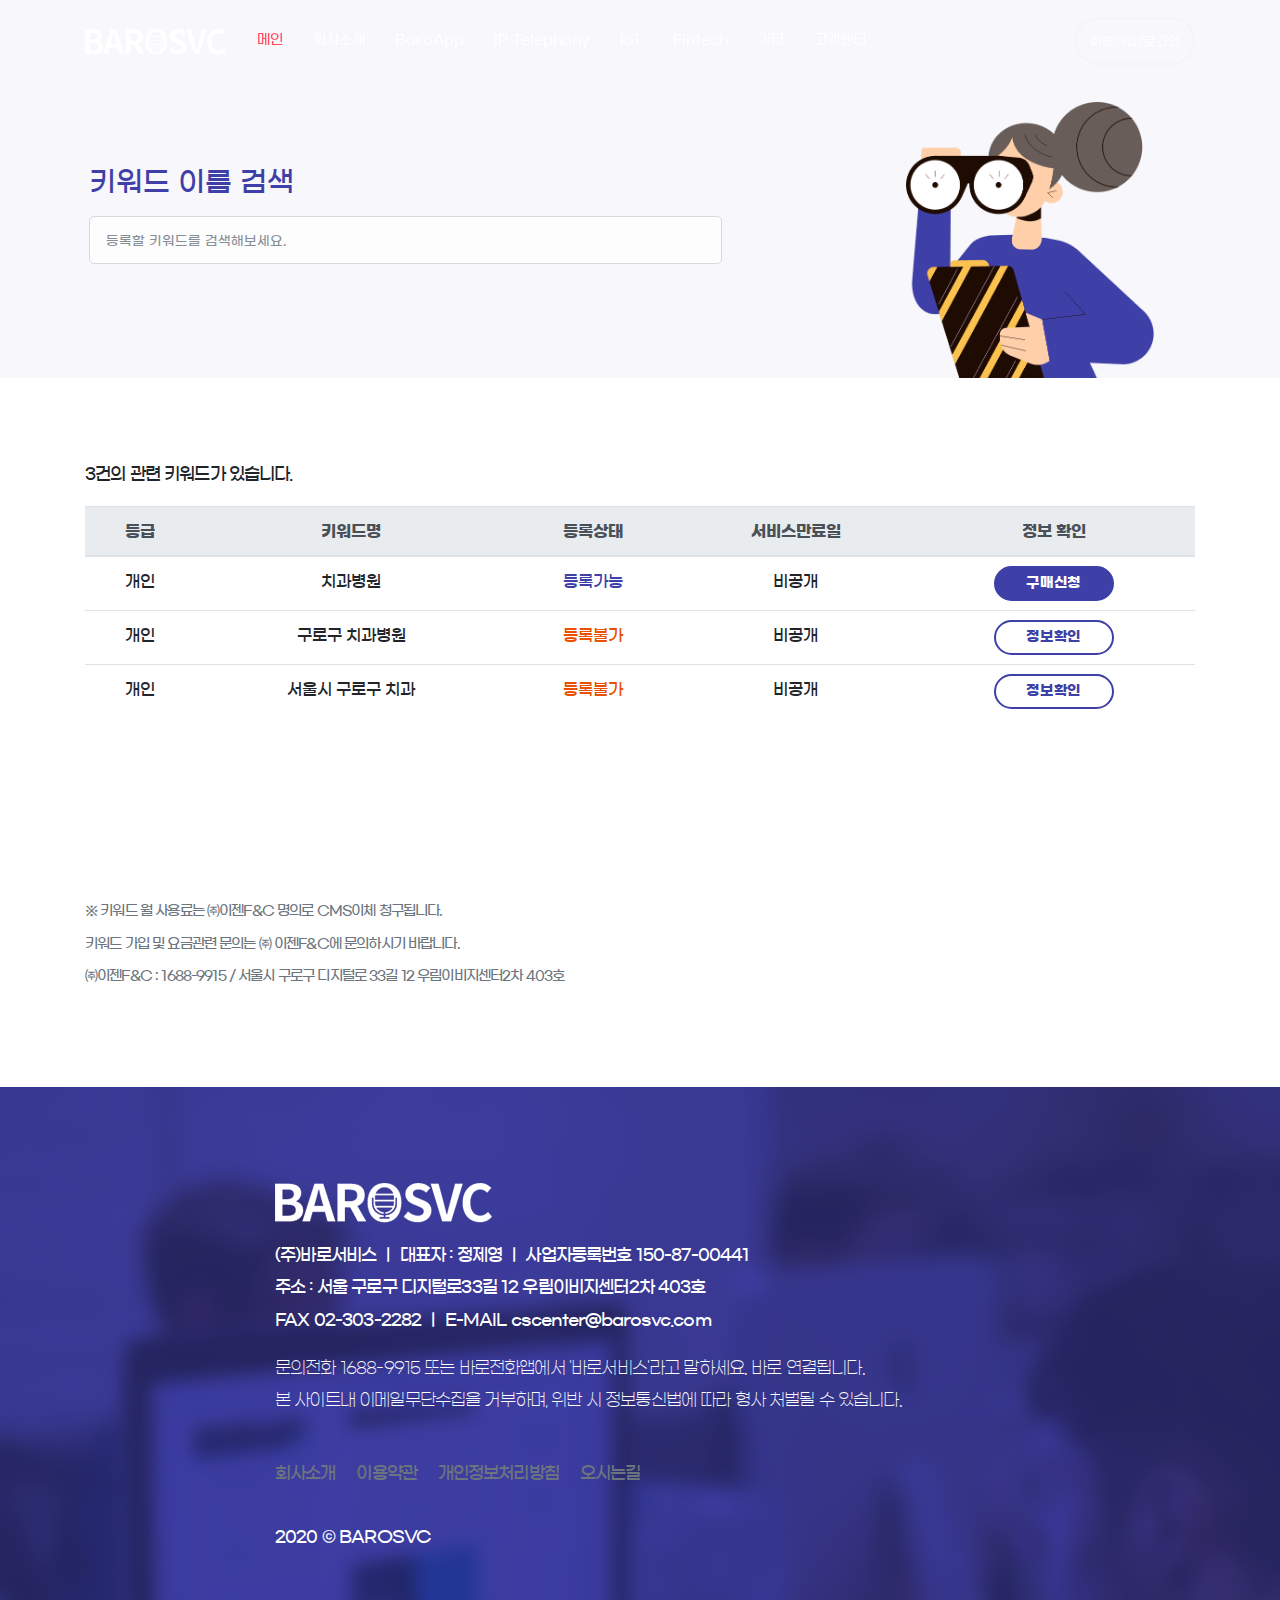
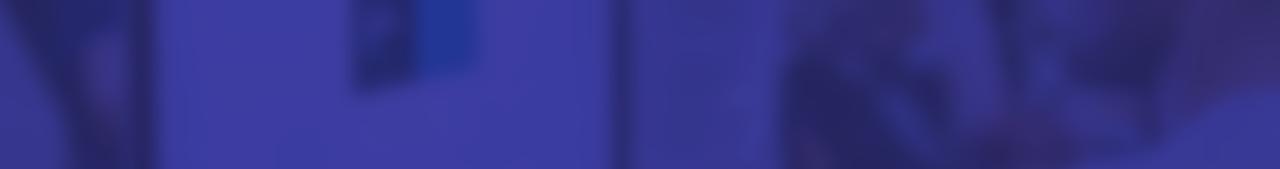
==== commit 2e8616fd: "add table to search result" ====
--- a/search.html
+++ b/search.html
@@ -86,7 +86,48 @@
         <div class="container">
             <div class="row">
                 <div class="col-lg-12">
-                    <p>등록하고자 하는 키워드를 검색해보세요.</p>
+                    <p>3건의 관련 키워드가 있습니다.</p>
+                </div>
+            </div>
+            <div class="row">
+                <div class="col-lg-12">
+                    <table class="table" style="text-align: center; font-size: 1em;">
+                        <thead class="thead-light">
+                          <tr>
+                            <th scope="col">등급</th>
+                            <th scope="col">키워드명</th>
+                            <th scope="col">등록상태</th>
+                            <th scope="col">서비스만료일</th>
+                            <th scope="col">정보 확인</th>
+                          </tr>
+                        </thead>
+                        <tbody>
+                          <tr>
+                            <td>개인</td>
+                            <td>치과병원</td>
+                            <td class="text_custom">등록가능</td>
+                            <td>비공개</td>
+                            <td> <a href="#" 
+                                class="btn btn_custom btn_rounded btn_table" >구매신청 </a></td>
+                          </tr>
+                          <tr>
+                            <td>개인</td>
+                            <td>구로구 치과병원</td>
+                            <td class="text_negative">등록불가</td>
+                            <td>비공개</td>
+                            <td> <a href="#" 
+                                class="btn btn_custom btn_rounded btn_border btn_table">정보확인 </a></td>
+                          </tr>
+                          <tr>
+                            <td>개인</td>
+                            <td>서울시 구로구 치과</td>
+                            <td class="text_negative">등록불가</td>
+                            <td>비공개</td>
+                            <td> <a href="#" 
+                                class="btn btn_custom btn_rounded btn_border btn_table">정보확인 </a></td>
+                          </tr>
+                        </tbody>
+                      </table>
                 </div>
             </div>
         </div>
@@ -105,6 +146,7 @@
                     </p>
                 </div>
             </div>
+           
         </div>
     </section>
 
--- a/css/style.css
+++ b/css/style.css
@@ -151,6 +151,13 @@
     background-color:#F4F2F3;
 }
 
+.btn_border {
+    color: #3f3fa8; 
+    background-color: white; 
+    border: 2px solid #3f3fa8;
+     padding:12px 24px;
+}
+
 .btn_custom:hover,
 .btn_custom:focus,
 .btn_custom:active,
--- a/css/style2.css
+++ b/css/style2.css
@@ -1,3 +1,13 @@
+.text_negative {
+    color:#E95000;
+}
+
+.btn_table {
+    width: 120px; 
+    height: 35px;
+    padding: 5px; 
+    margin: -3px;
+}
 /*========================
           SEARCH
 =========================*/
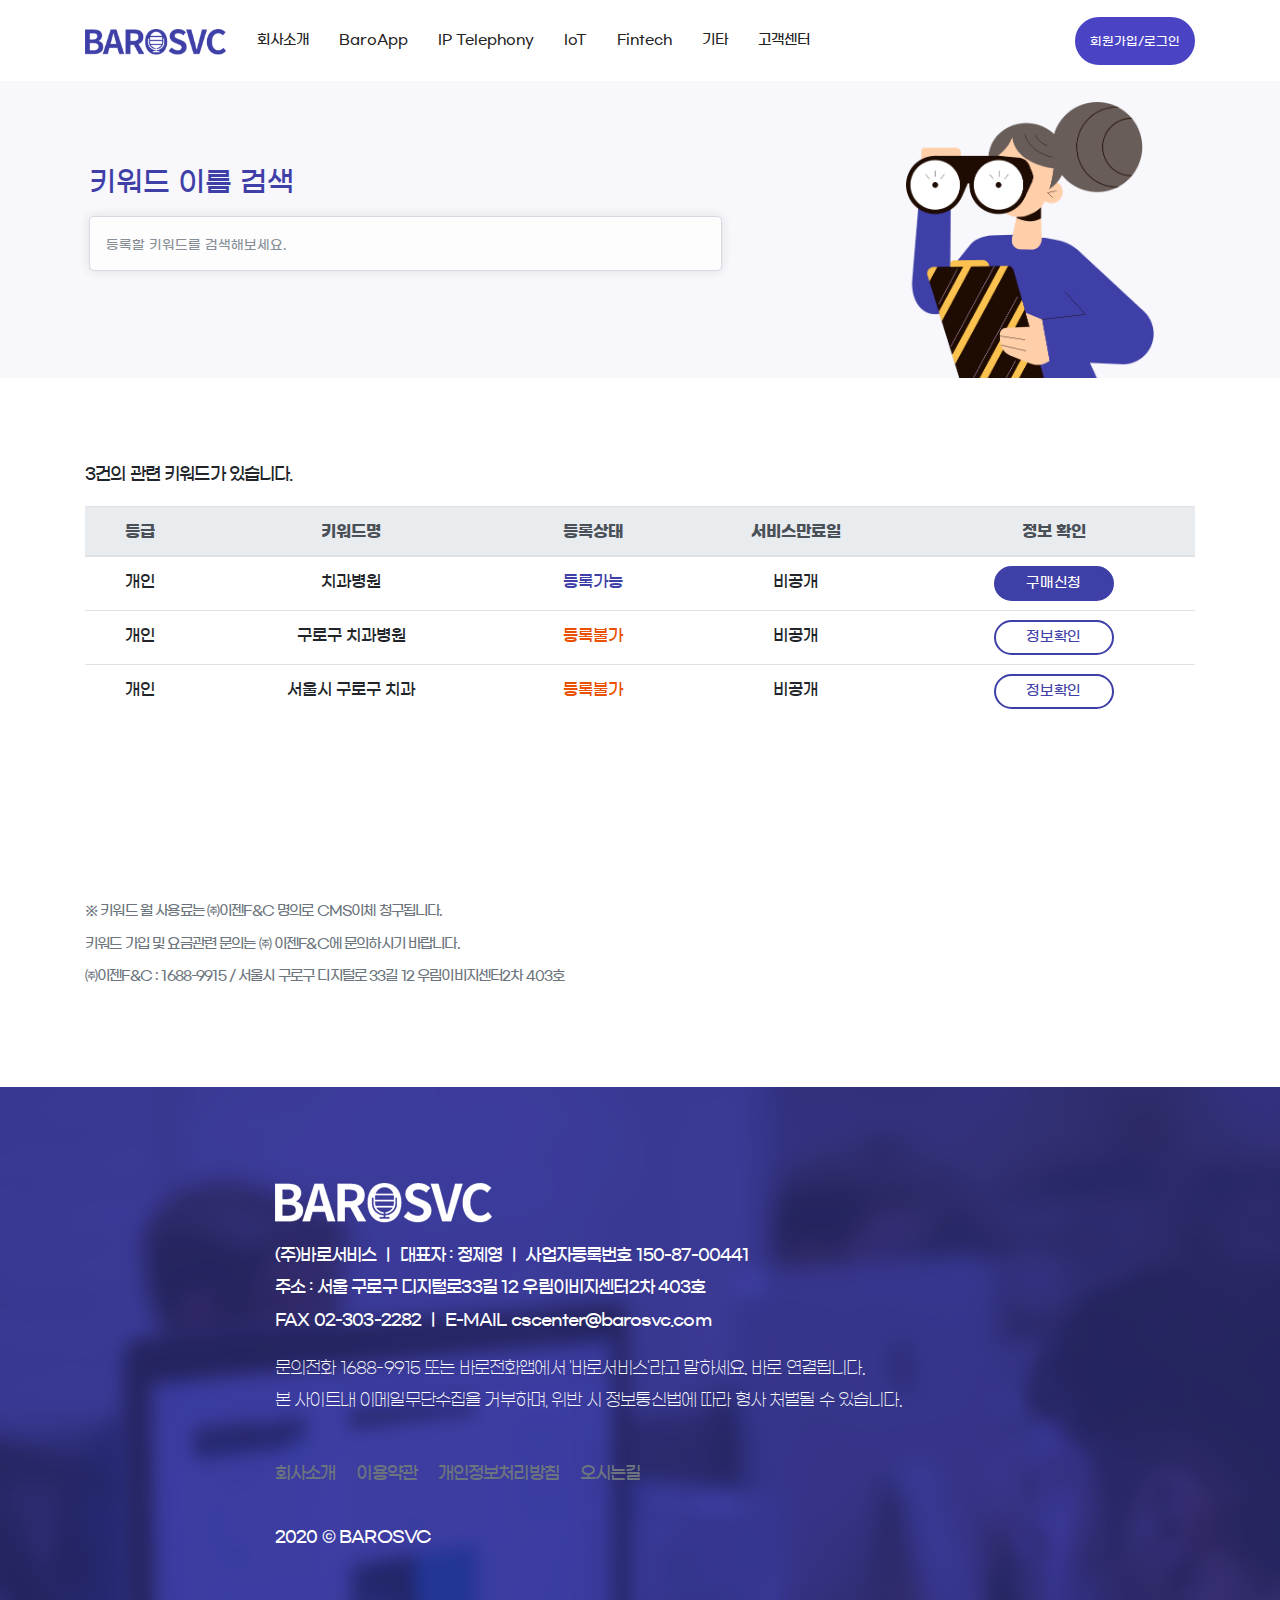
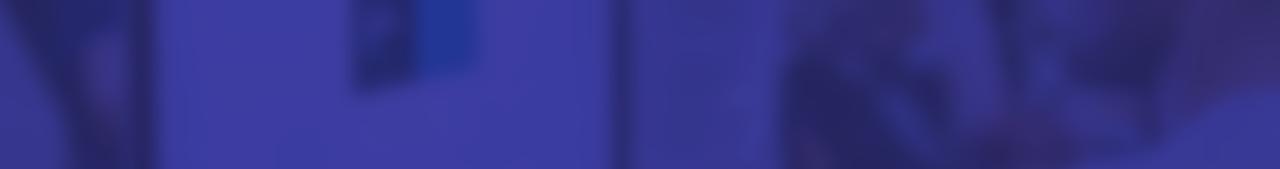
==== commit 4eb39e58: "search form shadow, table button text weight down" ====
--- a/search.html
+++ b/search.html
@@ -30,11 +30,11 @@
 </head>
 <body>
     <!--START NAVBAR-->
-    <nav class="navbar navbar-expand-lg custom_nav_menu fixed-top sticky">
+    <nav class="navbar navbar-expand-lg custom_nav_menu_search fixed-top sticky">
         <div class="container">
             <!-- LOGO -->
             <a class="navbar-brand logo" href="index.html" >
-                <img class="img-fluid logo-light" src="images/logo-white.png" alt="Logo Light">
+                <img class="img-fluid logo-light" src="images/logo-blue.png" alt="Logo Light">
                 <img class="img-fluid logo-dark" src="images/logo-blue.png" alt="Logo Dark">
             </a>
 
@@ -45,18 +45,18 @@
             <div class="collapse navbar-collapse" id="navbarCollapse">
                 <ul class="navbar-nav mr-auto">
                     
-                    <li class="nav-item active"><a href="#home" class="nav-link">메인</a></li>
-                    <li class="nav-item"><a href="#about" class="nav-link">회사소개</a></li>
-                    <li class="nav-item"><a href="#baroapp" class="nav-link">BaroApp</a></li>
-                    <li class="nav-item"><a href="#iptelephony" class="nav-link">IP Telephony</a></li>
-                    <li class="nav-item"><a href="#iot" class="nav-link">IoT</a></li>
-                    <li class="nav-item"><a href="#fintech" class="nav-link">Fintech</a></li>
-                    <li class="nav-item"><a href="#etc" class="nav-link">기타</a></li>
-                    <li class="nav-item"><a href="#contact" class="nav-link">고객센터</a></li>
+                    <!--<li class="nav-item active"><a href="index.html#home" class="nav-link">메인</a></li>-->
+                    <li class="nav-item"><a href="index.html#about" class="nav-link">회사소개</a></li>
+                    <li class="nav-item"><a href="index.html#baroapp" class="nav-link">BaroApp</a></li>
+                    <li class="nav-item"><a href="index.html#iptelephony" class="nav-link">IP Telephony</a></li>
+                    <li class="nav-item"><a href="index.html#iot" class="nav-link">IoT</a></li>
+                    <li class="nav-item"><a href="index.html#fintech" class="nav-link">Fintech</a></li>
+                    <li class="nav-item"><a href="index.html#etc" class="nav-link">기타</a></li>
+                    <li class="nav-item"><a href="index.html#contact" class="nav-link">고객센터</a></li>
 
                 </ul>
                 <!-- <img src="images/search_white.png" alt="search"> -->
-                <button class="btn_outline btn btn_small text-capitalize btn_rounded navbar-btn" style="padding: 13px; font-size: 12px; letter-spacing: 0px;"  
+                <button class="btn_outline btn_search btn_small text-capitalize btn_rounded navbar-btn " style="padding: 13px; font-size: 12px; letter-spacing: 0px;"  
                 onclick="location.href='https://barosvc.com/baro/register'" >회원가입/로그인</button>
 
             </div>
@@ -175,7 +175,7 @@
                                     <a class="text-muted" href="#" target="_blank"> 회사소개&nbsp;&nbsp;&nbsp;&nbsp;</a>
                                     <a class="text-muted" data-toggle="modal" data-target="#policyModal" style="cursor:pointer;">이용약관&nbsp;&nbsp;&nbsp;&nbsp;</a>
                                     <a class="text-muted" data-toggle="modal" data-target="#privacyModal" style="cursor:pointer;">개인정보처리방침&nbsp;&nbsp;&nbsp;&nbsp;</a>
-                                    <a class="text-muted" href="http://kko.to/F9qD7JWDp" target  ="_blank">오시는길</a>
+                                    <a class="text-muted" href="http://kko.to/F9qD7JWDp" target="_blank">오시는길</a>
                                 </p>
                         </div>
                            
--- a/css/style.css
+++ b/css/style.css
@@ -95,7 +95,7 @@
     02.HELPER
 ====================*/
 
-#video-baroapp {
+#videoBaroapp {
 
     max-width: 75%;
     max-height: 75%;
@@ -143,19 +143,25 @@
 }
 
 .btn_baroapp {
-    width: 90%; 
+    padding: 12px 40px;
+    width: 95%; 
     border-radius: 2em; 
     color: #000; 
     font-size: 0.95em; 
     font-weight: 600; 
+    transition: all 0.5s;
+    letter-spacing: 0.6px;
     background-color:#F4F2F3;
+    box-shadow: none !important;
+    text-transform: uppercase;
+    outline: none !important;
 }
 
 .btn_border {
     color: #3f3fa8; 
     background-color: white; 
     border: 2px solid #3f3fa8;
-     padding:12px 24px;
+    padding:12px 24px;
 }
 
 .btn_custom:hover,
--- a/css/style2.css
+++ b/css/style2.css
@@ -3,6 +3,7 @@
 }
 
 .btn_table {
+    font-weight: 500;
     width: 120px; 
     height: 35px;
     padding: 5px; 
@@ -31,6 +32,20 @@
 }
 .search_form {
     opacity: 0.8;
+    box-shadow: 0px 0px 10px 1px rgba(0, 0, 0, 0.1);
+    height: 55px;
+}
+
+.btn_search {
+    padding: 12px 32px;
+    font-size: 14px;
+    transition: all 0.5s;
+    letter-spacing: 0.6px;
+    color: #fff;
+    background-color: #4a44c5;
+    border: 2px solid #4a44c5;
+    box-shadow: none !important;
+    text-transform: uppercase;
 }
 
 @media screen and (max-width:990px){
@@ -55,4 +70,62 @@
         background-position: calc(100% - 56px) 72px;
 
     }
-}+    .custom_nav_menu_search {
+        margin-top: 0px;
+        padding: 10px 0px !important;
+        background-color: #fff !important;
+    }
+    
+}
+
+
+/*========================
+       NAVBAR
+=========================*/
+
+
+.custom_nav_menu_search 
+ {
+    padding: 15px 0px;
+    width: 100%;
+    border-radius: 0px;
+    z-index: 999;
+    margin-bottom: 0px;
+    transition: all 0.5s ease-in-out;
+    background-color: #fff;
+}
+
+.custom_nav_menu_search .social_menu .list-inline-item:not(:last-child) {
+    margin-right: 8px;
+}
+
+.custom_nav_menu_search .navbar-nav li a {
+    color: #222;
+    font-size: 14.2px;
+    background-color: transparent !important;
+    padding: 15px 0;
+    margin: 0 7px;
+    transition: all 0.4s;
+}
+
+.stickyadd.custom_nav_menu_search .navbar-nav li a {
+    color: rgba(0, 0, 0, 0.75);
+}
+
+.custom_nav_menu_search .navbar-brand.logo img {
+    height: 26px;
+}
+
+.stickyadd.custom_nav_menu_search {
+    margin-top: 0px;
+    padding: 8px 0px;
+    background-color: #fff;
+    border-bottom: 1px solid #fff;
+    box-shadow: 0px 0px 18px 1px rgba(0, 0, 0, 0.1);
+}
+
+.custom_nav_menu_search .navbar-nav li.active a,
+.custom_nav_menu_search .navbar-nav li a:hover,
+.custom_nav_menu_search .navbar-nav li a:active {
+    color: #ff4f5b !important;
+}
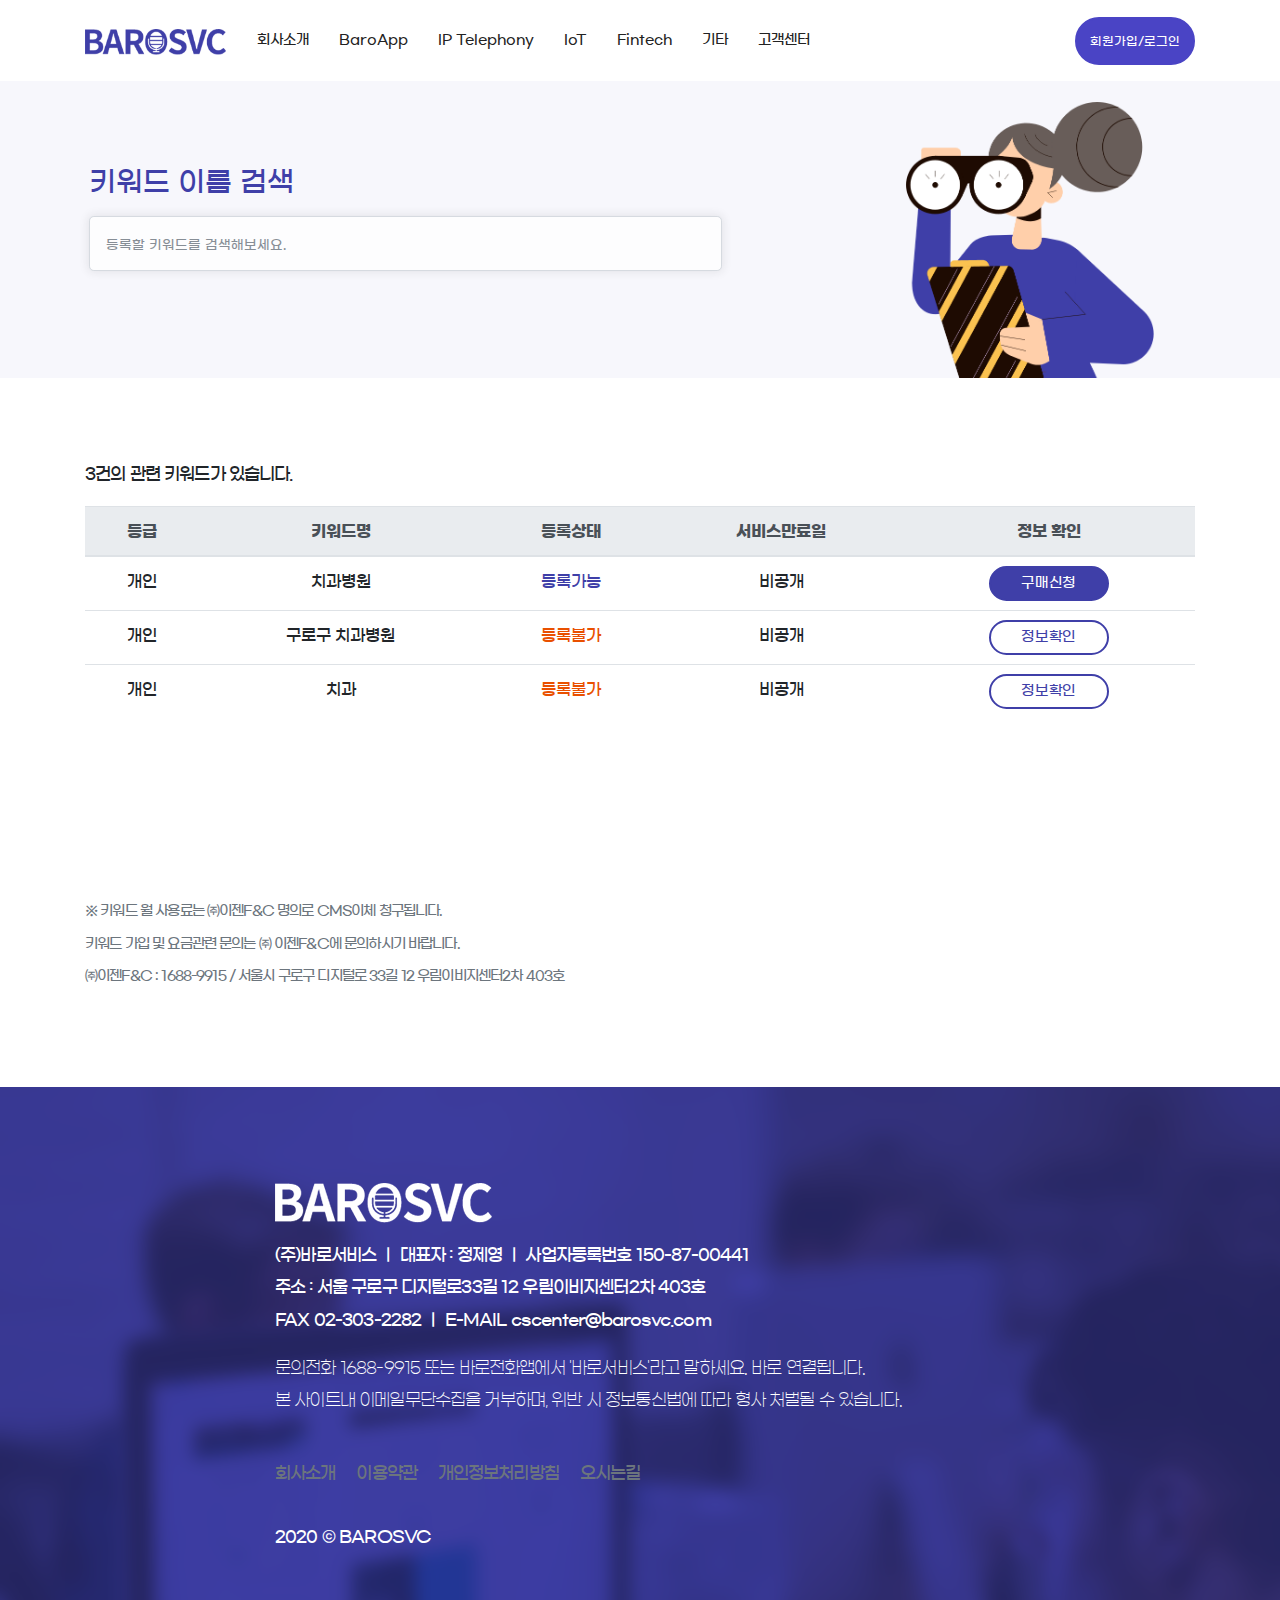
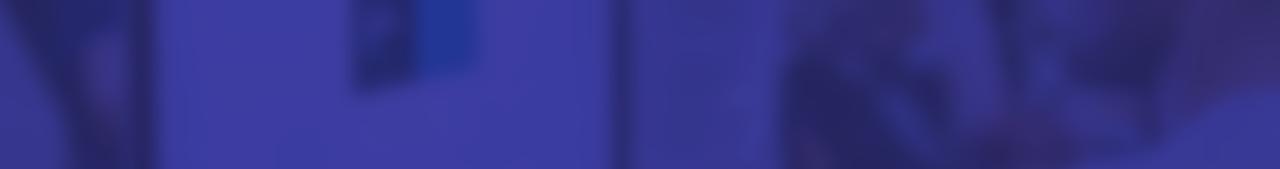
==== commit 8fb5aca8: "micro-editing" ====
--- a/search.html
+++ b/search.html
@@ -120,7 +120,7 @@
                           </tr>
                           <tr>
                             <td>개인</td>
-                            <td>서울시 구로구 치과</td>
+                            <td>치과</td>
                             <td class="text_negative">등록불가</td>
                             <td>비공개</td>
                             <td> <a href="#" 
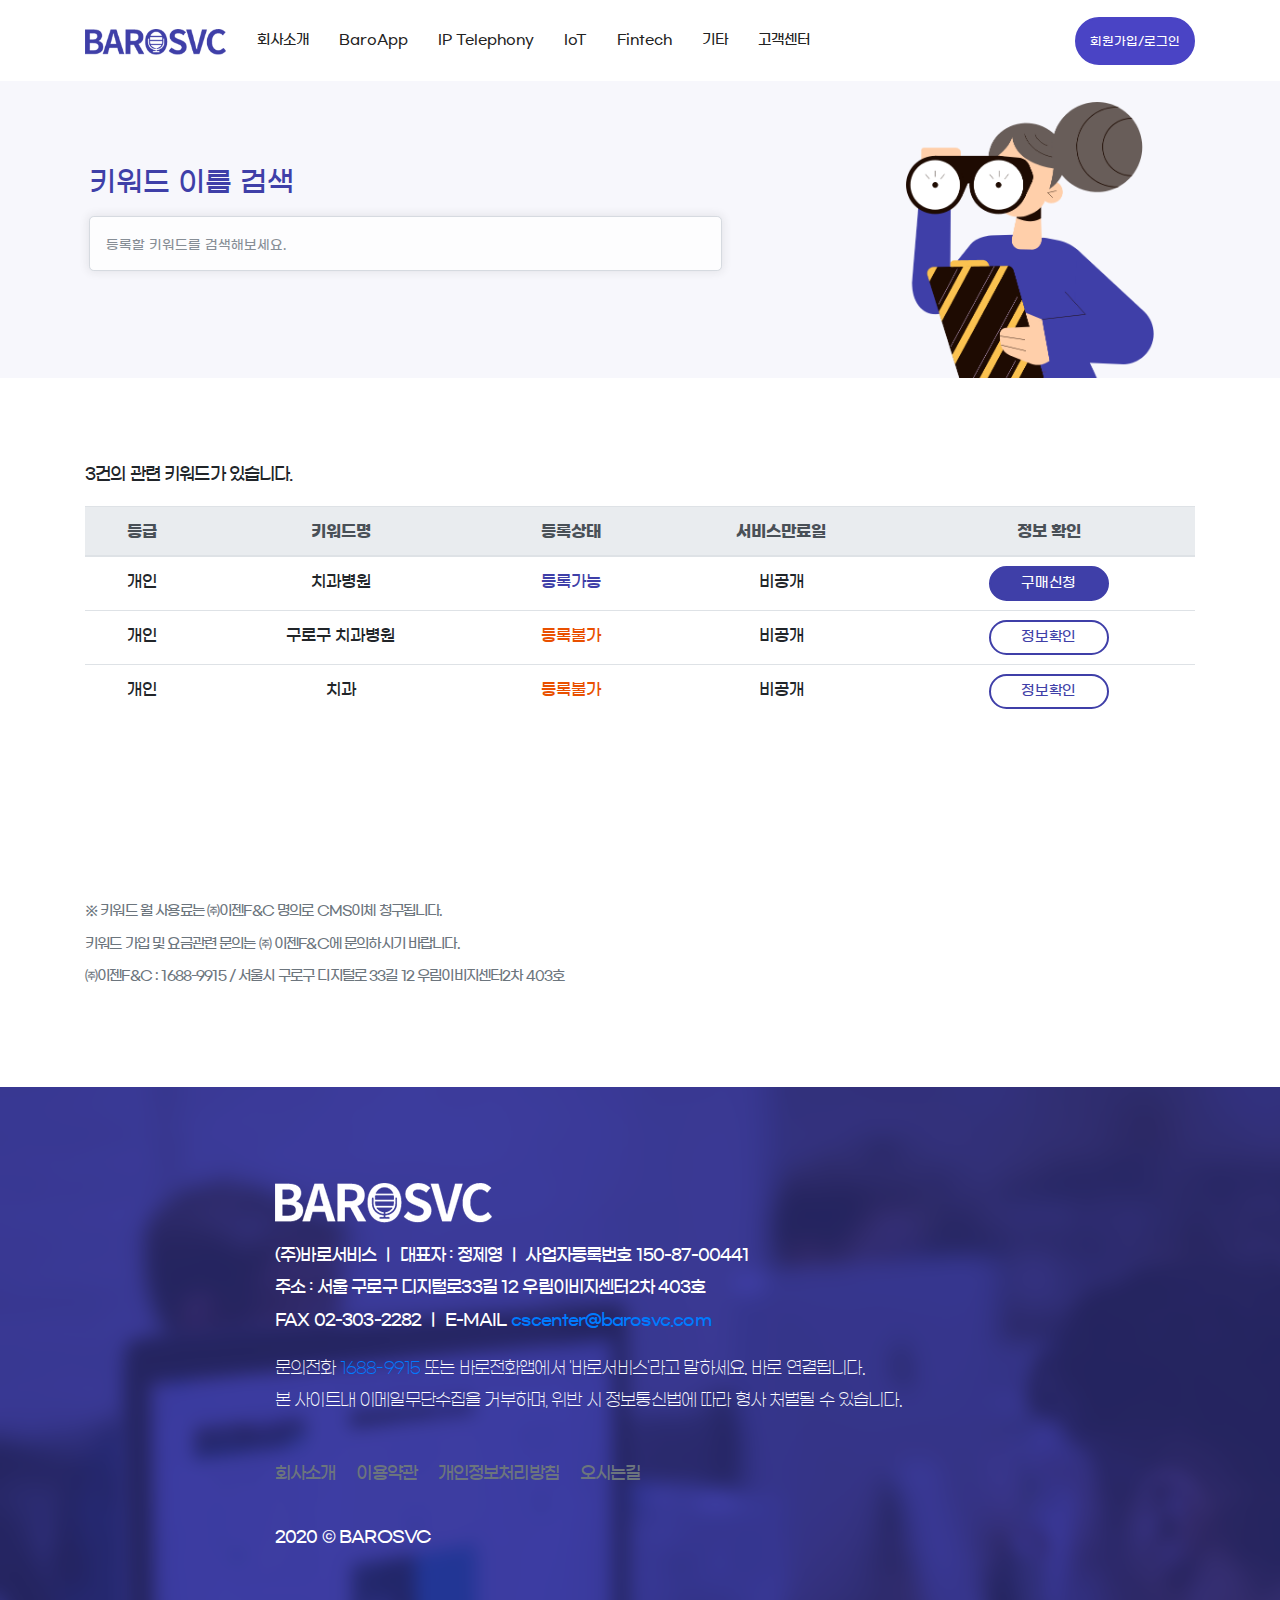
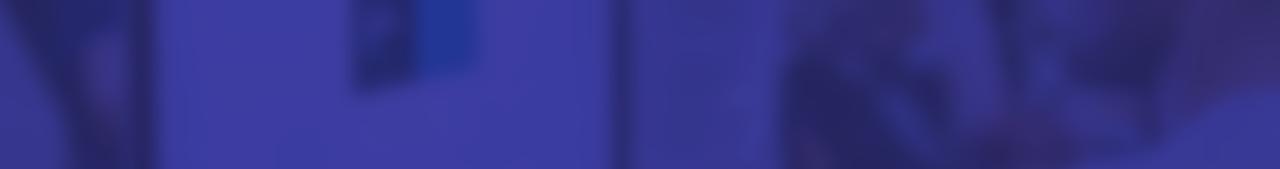
==== commit f350fe1f: "add tel & mailto tag" ====
--- a/search.html
+++ b/search.html
@@ -34,8 +34,7 @@
         <div class="container">
             <!-- LOGO -->
             <a class="navbar-brand logo" href="index.html" >
-                <img class="img-fluid logo-light" src="images/logo-blue.png" alt="Logo Light">
-                <img class="img-fluid logo-dark" src="images/logo-blue.png" alt="Logo Dark">
+                <img class="img-fluid logo" src="images/logo-blue.png" alt="Logo Dark">
             </a>
 
             <button class="navbar-toggler" type="button" data-toggle="collapse" data-target="#navbarCollapse" aria-controls="navbarCollapse" aria-expanded="false" aria-label="Toggle navigation">
@@ -162,10 +161,10 @@
                         <p class="mt-3 text-white" style="font-style: normal;">
                             (주)바로서비스 ㅣ 대표자 : 정제영 ㅣ 사업자등록번호 150-87-00441 <br>
                             주소 : 서울 구로구 디지털로33길 12 우림이비지센터2차 403호<br>
-                            FAX 02-303-2282 ㅣ E-MAIL cscenter@barosvc.com
+                            FAX 02-303-2282 ㅣ E-MAIL <a href="mailto:cscenter@barosvc.com"> cscenter@barosvc.com</a>
                         </p>
                         <p class="mt-3 text-white" style="font-weight:300;">
-                            문의전화 1688-9915 또는 바로전화앱에서 '바로서비스'라고 말하세요. 바로 연결됩니다.<br>
+                            문의전화 <a href="tel:1688-9915">1688-9915</a> 또는 바로전화앱에서 '바로서비스'라고 말하세요. 바로 연결됩니다.<br>
                             본 사이트내 이메일무단수집을 거부하며, 위반 시 정보통신법에 따라 형사 처벌될 수 있습니다.
     
                         </p>
--- a/css/style2.css
+++ b/css/style2.css
@@ -72,7 +72,7 @@
     }
     .custom_nav_menu_search {
         margin-top: 0px;
-        padding: 10px 0px !important;
+        padding: 10px 10px !important;
         background-color: #fff !important;
     }
     
@@ -129,3 +129,13 @@
 .custom_nav_menu_search .navbar-nav li a:active {
     color: #ff4f5b !important;
 }
+
+
+.custom_nav_menu_search .stickyadd .logo  {
+    display: inline-block;
+}
+
+
+.custom_nav_menu_search .logo  {
+    display: inline-block;
+}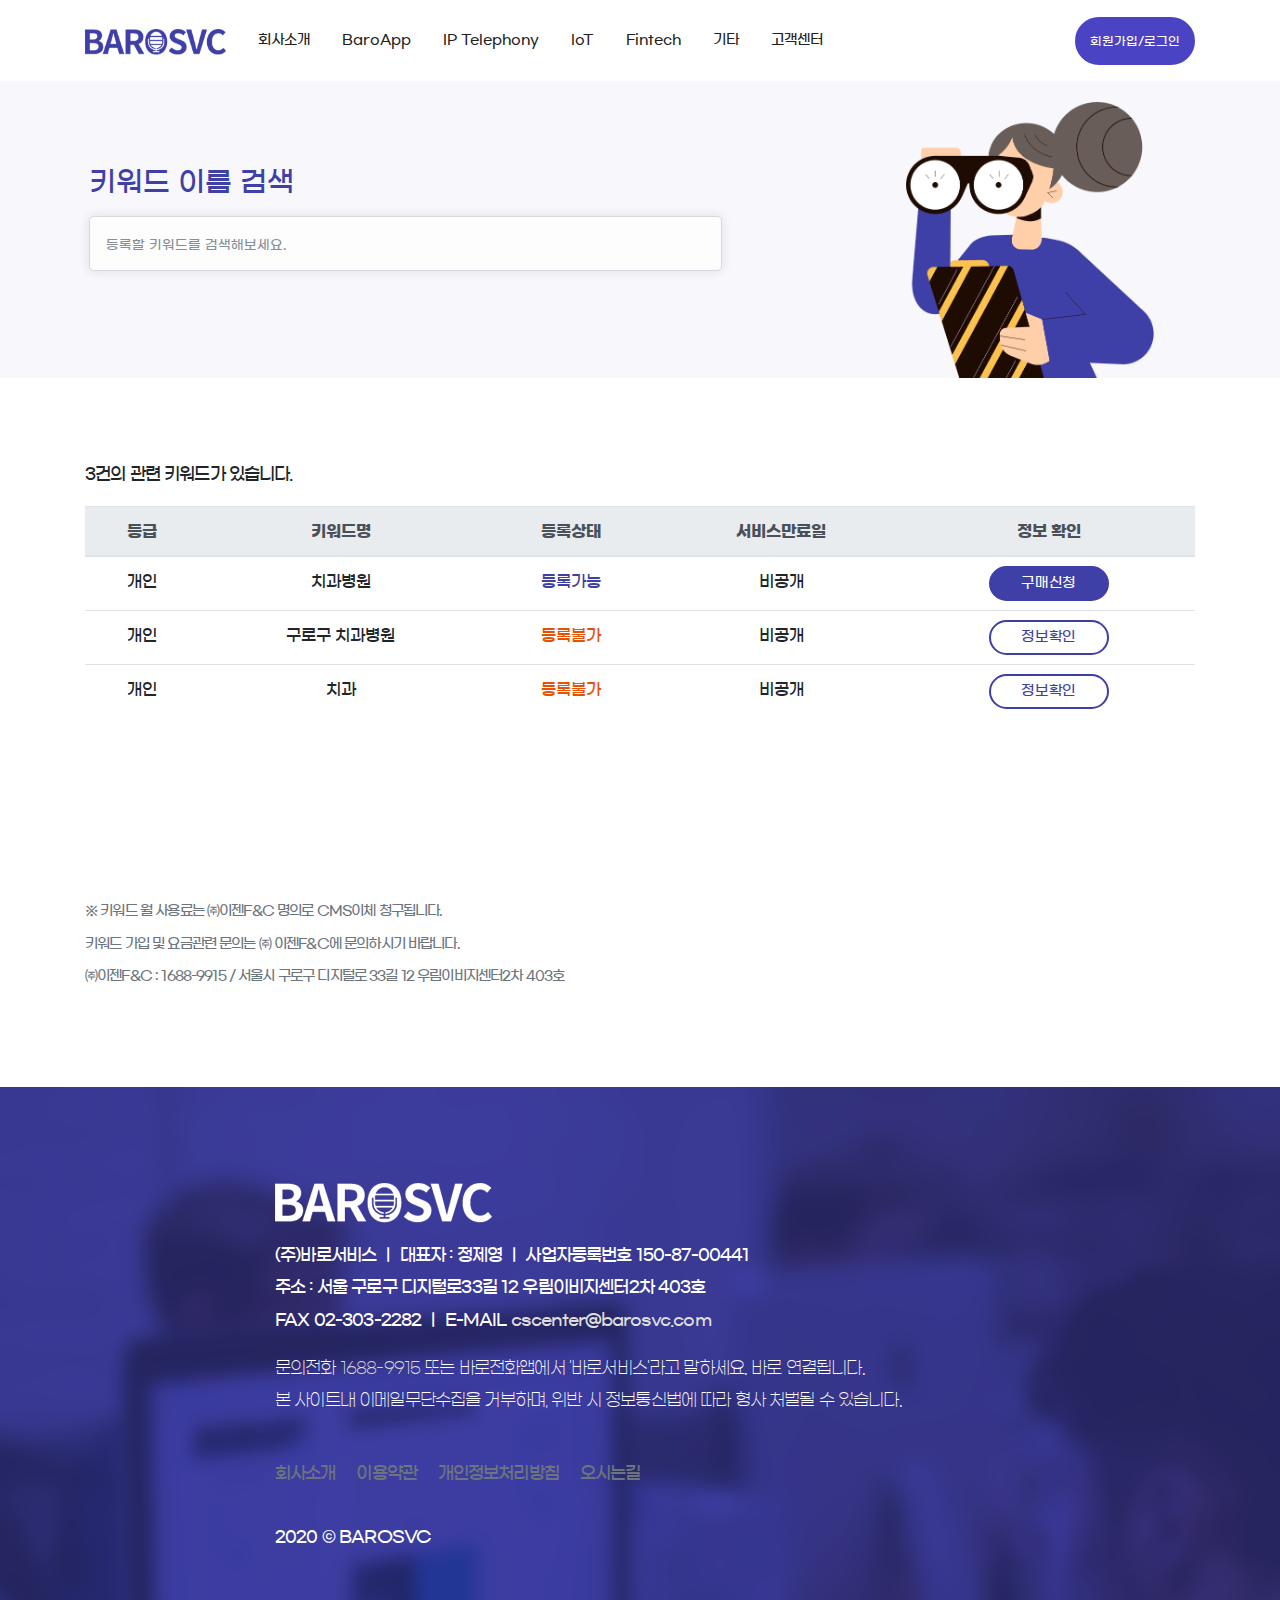
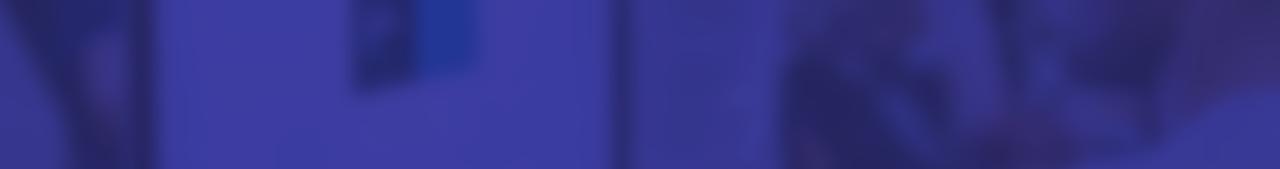
==== commit 61e1b5b7: "microediting" ====
--- a/search.html
+++ b/search.html
@@ -71,7 +71,7 @@
                                 키워드 이름 검색
                             </h3>
                             <form action="">
-                                <input type="text" class="form-control form-control-lg search_form" placeholder="등록할 키워드를 검색해보세요.">
+                                <input maxlength="50" type="text" class="form-control form-control-lg search_form" placeholder="등록할 키워드를 검색해보세요.">
                             </form>
                         </div>
                     </div>
--- a/css/style.css
+++ b/css/style.css
@@ -80,6 +80,9 @@
     outline: none !important;
 }
 
+
+
+
 p {
     font-family: 'Gmarket Sans';
     font-style: normal !important;
@@ -90,6 +93,9 @@
 }
 
 
+p>a {
+    color: #ddd;
+}
 
 /*==================
     02.HELPER
--- a/css/style2.css
+++ b/css/style2.css
@@ -104,7 +104,7 @@
     font-size: 14.2px;
     background-color: transparent !important;
     padding: 15px 0;
-    margin: 0 7px;
+    margin: 0 8px;
     transition: all 0.4s;
 }
 
@@ -138,4 +138,5 @@
 
 .custom_nav_menu_search .logo  {
     display: inline-block;
+    
 }